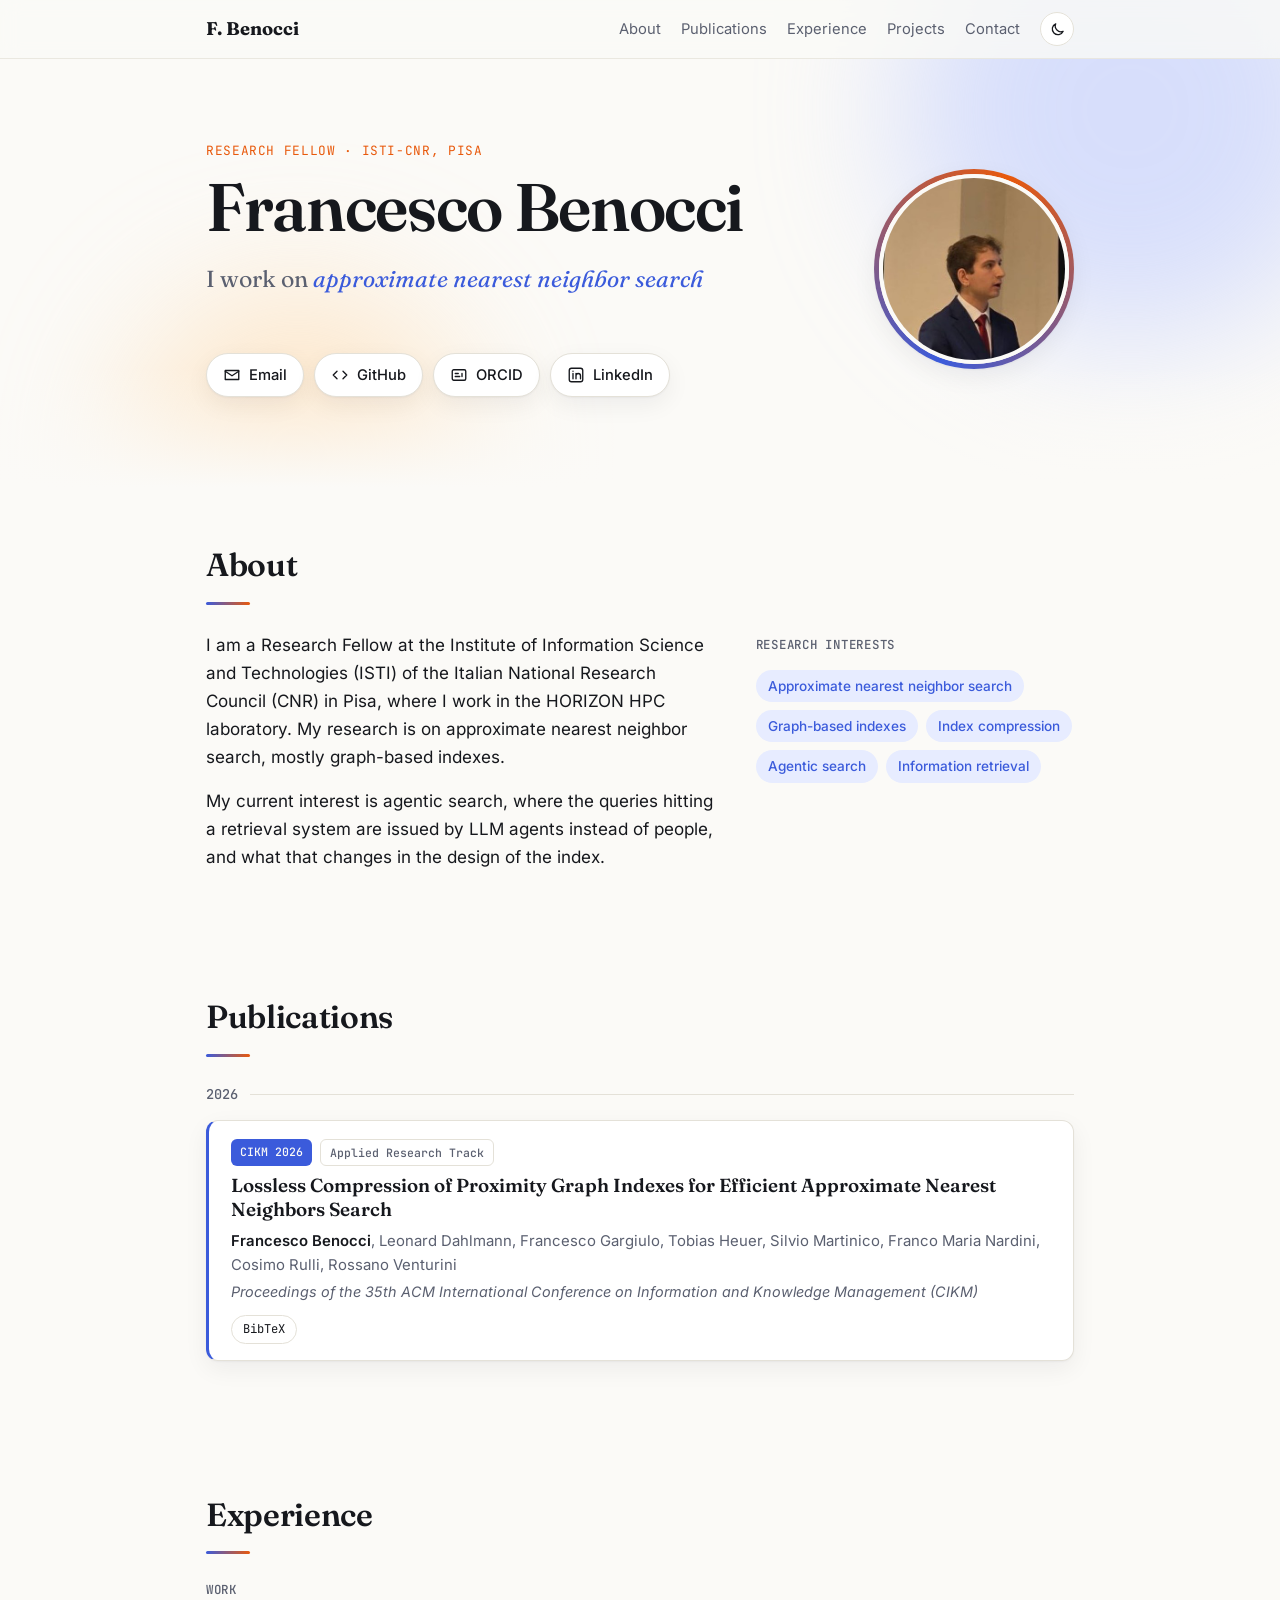
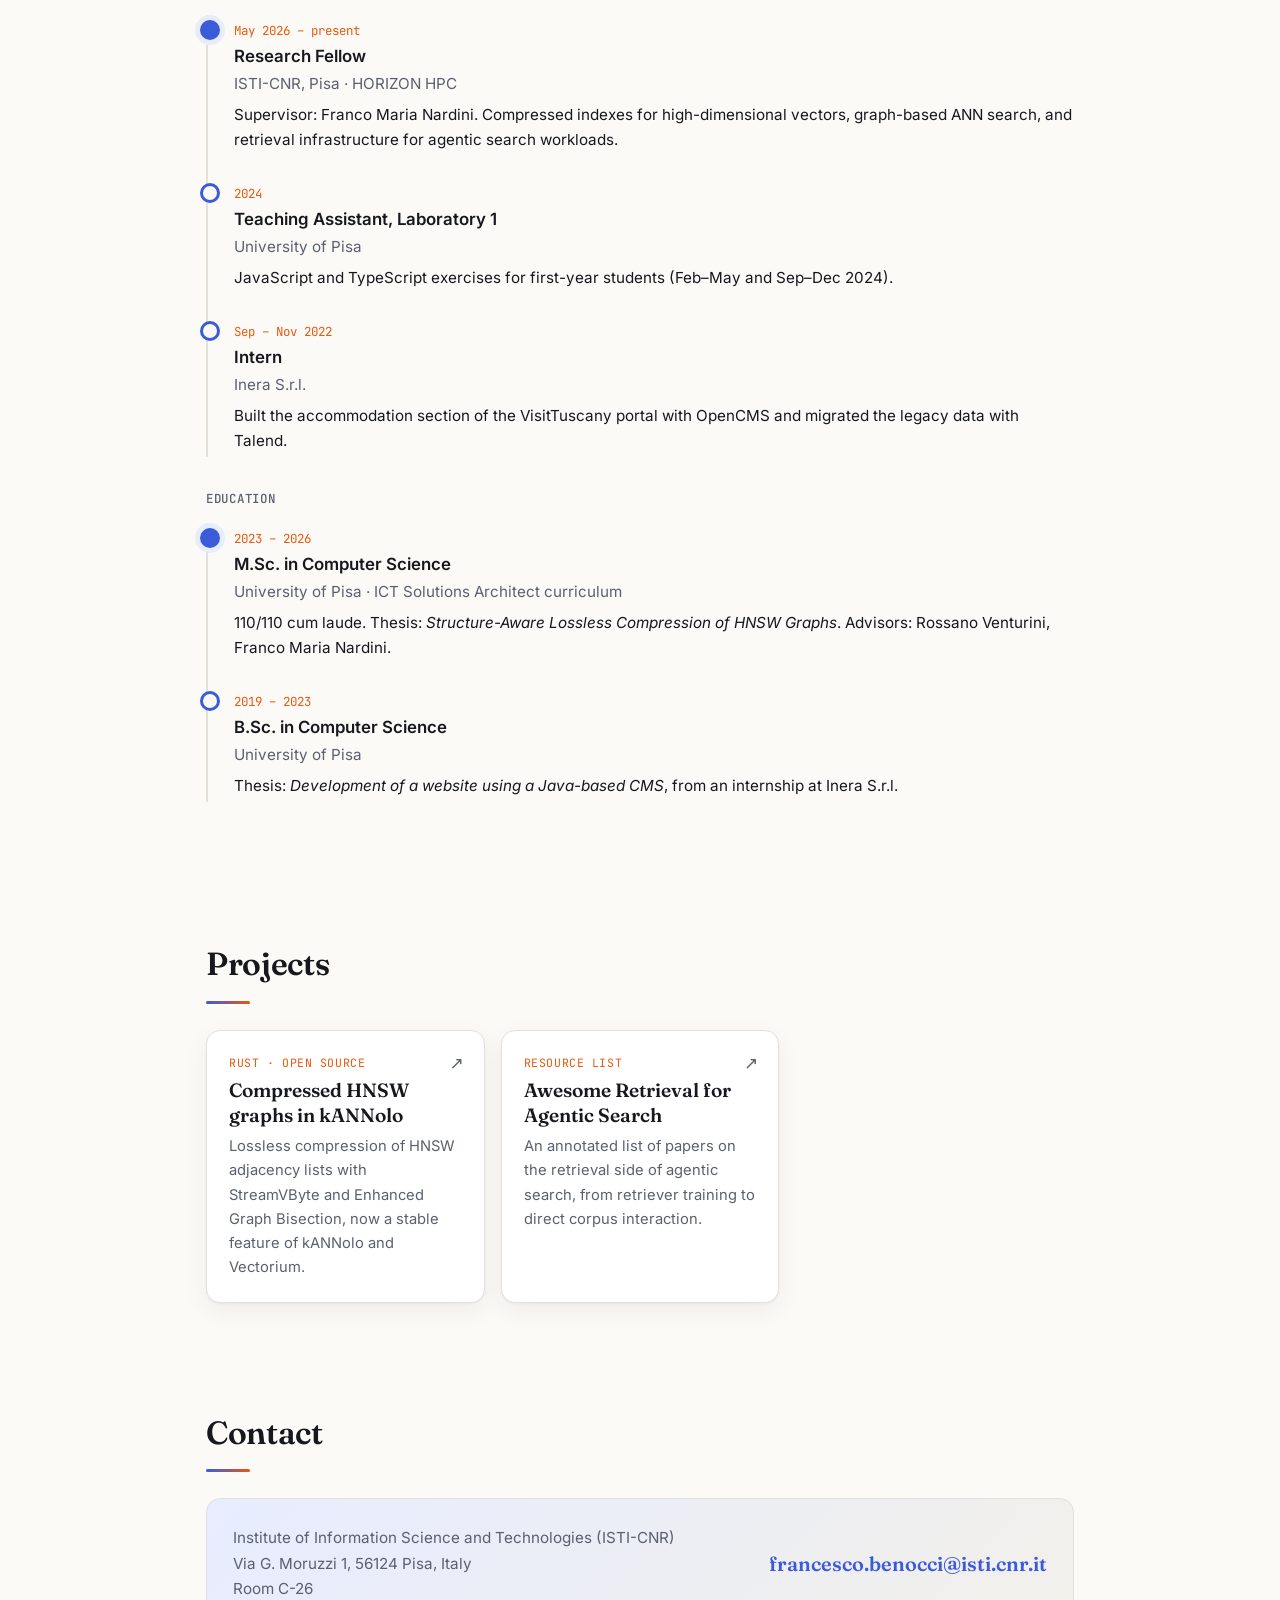
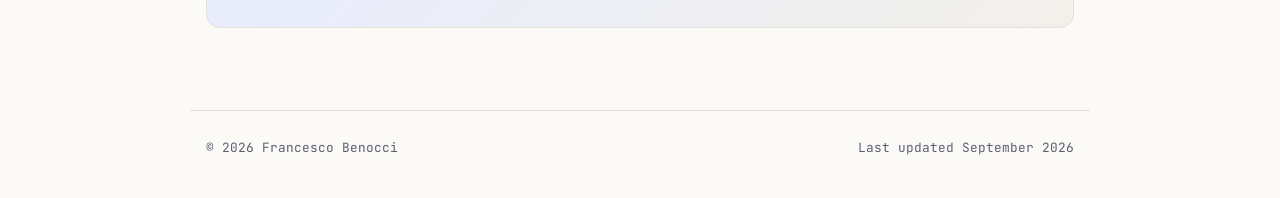
==== index.html @ ae6713ca "Personal website" ====
<!doctype html>
<html lang="en">
<head>
<meta charset="utf-8">
<meta name="viewport" content="width=device-width, initial-scale=1">
<title>Francesco Benocci</title>
<meta name="description" content="Francesco Benocci, Research Fellow at ISTI-CNR. Approximate nearest neighbor search, vector indexes, agentic search.">
<link rel="canonical" href="https://fbenocci.github.io/">
<link rel="icon" href="favicon.svg" type="image/svg+xml">
<link rel="preload" href="assets/fonts/fraunces-latin-standard-normal.woff2" as="font" type="font/woff2" crossorigin>
<link rel="preload" href="assets/fonts/inter-latin-wght-normal.woff2" as="font" type="font/woff2" crossorigin>
<link rel="stylesheet" href="style.css">

<meta property="og:type" content="profile">
<meta property="og:title" content="Francesco Benocci">
<meta property="og:description" content="Research Fellow at ISTI-CNR, Pisa. Approximate nearest neighbor search, compressed graph indexes, agentic search.">
<meta property="og:url" content="https://fbenocci.github.io/">
<meta property="og:image" content="https://fbenocci.github.io/assets/avatar.jpg">
<meta property="og:image:width" content="400">
<meta property="og:image:height" content="400">
<meta property="og:image:alt" content="Francesco Benocci">
<meta property="profile:first_name" content="Francesco">
<meta property="profile:last_name" content="Benocci">
<meta name="twitter:card" content="summary">

<script type="application/ld+json">
{
  "@context": "https://schema.org",
  "@type": "Person",
  "name": "Francesco Benocci",
  "url": "https://fbenocci.github.io/",
  "image": "https://fbenocci.github.io/assets/avatar.jpg",
  "jobTitle": "Research Fellow",
  "email": "mailto:francesco.benocci@isti.cnr.it",
  "worksFor": {
    "@type": "ResearchOrganization",
    "name": "Institute of Information Science and Technologies (ISTI-CNR)",
    "url": "https://www.isti.cnr.it/"
  },
  "alumniOf": {
    "@type": "CollegeOrUniversity",
    "name": "University of Pisa",
    "url": "https://www.unipi.it/"
  },
  "knowsAbout": ["Approximate nearest neighbor search", "Graph-based indexes", "Index compression", "Agentic search", "Information retrieval"],
  "sameAs": [
    "https://orcid.org/0009-0001-5780-8954",
    "https://www.linkedin.com/in/francesco-benocci-bb6216389/",
    "https://github.com/FBenocci"
  ]
}
</script>
<script>try { const t = localStorage.getItem('theme'); if (t) document.documentElement.dataset.theme = t; } catch (e) {}</script>
</head>
<body>

<nav class="topbar">
  <a class="brand" href="#home">F. Benocci</a>
  <div class="nav-links">
    <a href="#about">About</a>
    <a href="#publications">Publications</a>
    <a href="#experience">Experience</a>
    <a href="#projects">Projects</a>
    <a href="#contact">Contact</a>
    <button class="theme-toggle" id="theme-toggle" aria-label="Toggle dark mode">
      <svg class="i-moon" viewBox="0 0 24 24"><path d="M20 14.5A8 8 0 0 1 9.5 4a8 8 0 1 0 10.5 10.5z"/></svg>
      <svg class="i-sun" viewBox="0 0 24 24"><circle cx="12" cy="12" r="4"/><path d="M12 2v2M12 20v2M4.9 4.9l1.4 1.4M17.7 17.7l1.4 1.4M2 12h2M20 12h2M4.9 19.1l1.4-1.4M17.7 6.3l1.4-1.4"/></svg>
    </button>
  </div>
</nav>

<header class="hero" id="home">
  <div class="blob b1"></div><div class="blob b2"></div>
  <div class="hero-inner">
    <div class="hero-text">
      <p class="eyebrow">Research Fellow · ISTI-CNR, Pisa</p>
      <h1>Francesco Benocci</h1>
      <p class="rotator">I work on <span id="rotate" class="rot-word">approximate nearest neighbor search</span></p>
      <div class="icons">
        <a href="mailto:francesco.benocci@isti.cnr.it" aria-label="Email" title="Email"><svg viewBox="0 0 24 24"><path d="M3 6h18v12H3z"/><path d="m3 7 9 6 9-6"/></svg>Email</a>
        <a href="https://github.com/FBenocci" aria-label="GitHub" title="GitHub"><svg viewBox="0 0 24 24"><path d="m8 7-5 5 5 5M16 7l5 5-5 5"/></svg>GitHub</a>
        <a href="https://orcid.org/0009-0001-5780-8954" aria-label="ORCID" title="ORCID"><svg viewBox="0 0 24 24"><rect x="3" y="5" width="18" height="14" rx="2"/><path d="M7 10h4M7 14h6M16 10v4"/></svg>ORCID</a>
        <a href="https://www.linkedin.com/in/francesco-benocci-bb6216389/" aria-label="LinkedIn" title="LinkedIn"><svg viewBox="0 0 24 24"><rect x="3" y="3" width="18" height="18" rx="3"/><path d="M8 10v7M8 7v.01M12 17v-7M12 13a3 3 0 0 1 6 0v4"/></svg>LinkedIn</a>
      </div>
    </div>
    <div class="avatar">
      <span>FB</span>
      <img src="assets/avatar.jpg" alt="Francesco Benocci" onerror="this.remove()">
    </div>
  </div>
</header>

<main>

<section id="about" class="reveal">
  <h2>About</h2>
  <div class="about-grid">
    <div>
      <p>I am a Research Fellow at the Institute of Information Science and Technologies (ISTI) of the Italian National Research Council (CNR) in Pisa, where I work in the HORIZON HPC laboratory. My research is on approximate nearest neighbor search, mostly graph-based indexes.</p>
      <p>My current interest is agentic search, where the queries hitting a retrieval system are issued by LLM agents instead of people, and what that changes in the design of the index.</p>
    </div>
    <aside>
      <h3>Research interests</h3>
      <ul class="chips">
        <li>Approximate nearest neighbor search</li>
        <li>Graph-based indexes</li>
        <li>Index compression</li>
        <li>Agentic search</li>
        <li>Information retrieval</li>
      </ul>
    </aside>
  </div>
</section>

<section id="publications" class="reveal">
  <h2>Publications</h2>
<!-- PUBS:START -->
<h3 class="pub-year">2026</h3>
<ol class="pubs">
<li class="pub" id="benocci2026graphcompression">
  <div class="pub-badges"><span class="badge">CIKM 2026</span><span class="badge soft">Applied Research Track</span></div>
  <div class="pub-title">Lossless Compression of Proximity Graph Indexes for Efficient Approximate Nearest Neighbors Search</div>
  <div class="pub-authors"><strong>Francesco Benocci</strong>, Leonard Dahlmann, Francesco Gargiulo, Tobias Heuer, Silvio Martinico, Franco Maria Nardini, Cosimo Rulli, Rossano Venturini</div>
  <div class="pub-venue">Proceedings of the 35th ACM International Conference on Information and Knowledge Management (CIKM)</div>
  <div class="pub-links"><details><summary>BibTeX</summary><pre>@inproceedings{benocci2026graphcompression,
	title = {Lossless Compression of Proximity Graph Indexes for Efficient Approximate Nearest Neighbors Search},
	author = {Francesco Benocci and Leonard Dahlmann and Francesco Gargiulo and Tobias Heuer and Silvio Martinico and Franco Maria Nardini and Cosimo Rulli and Rossano Venturini},
	booktitle = {Proceedings of the 35th ACM International Conference on Information and Knowledge Management (CIKM)},
	year = {2026},
}</pre></details></div>
</li>
</ol>
<!-- PUBS:END -->
</section>

<section id="experience" class="reveal">
  <h2>Experience</h2>

  <h3 class="sub">Work</h3>
  <ol class="timeline">
    <li>
      <span class="when">May 2026 – present</span>
      <div class="what">Research Fellow</div>
      <div class="where">ISTI-CNR, Pisa · HORIZON HPC</div>
      <p>Supervisor: Franco Maria Nardini. Compressed indexes for high-dimensional vectors, graph-based ANN search, and retrieval infrastructure for agentic search workloads.</p>
    </li>
    <li>
      <span class="when">2024</span>
      <div class="what">Teaching Assistant, Laboratory 1</div>
      <div class="where">University of Pisa</div>
      <p>JavaScript and TypeScript exercises for first-year students (Feb–May and Sep–Dec 2024).</p>
    </li>
    <li>
      <span class="when">Sep – Nov 2022</span>
      <div class="what">Intern</div>
      <div class="where">Inera S.r.l.</div>
      <p>Built the accommodation section of the VisitTuscany portal with OpenCMS and migrated the legacy data with Talend.</p>
    </li>
  </ol>

  <h3 class="sub">Education</h3>
  <ol class="timeline">
    <li>
      <span class="when">2023 – 2026</span>
      <div class="what">M.Sc. in Computer Science</div>
      <div class="where">University of Pisa · ICT Solutions Architect curriculum</div>
      <p>110/110 cum laude. Thesis: <em>Structure-Aware Lossless Compression of HNSW Graphs</em>. Advisors: Rossano Venturini, Franco Maria Nardini.</p>
    </li>
    <li>
      <span class="when">2019 – 2023</span>
      <div class="what">B.Sc. in Computer Science</div>
      <div class="where">University of Pisa</div>
      <p>Thesis: <em>Development of a website using a Java-based CMS</em>, from an internship at Inera S.r.l.</p>
    </li>
  </ol>
</section>

<section id="projects" class="reveal">
  <h2>Projects</h2>
  <div class="cards">
    <a class="card" href="https://github.com/TusKANNy/kannolo">
      <span class="card-kicker">Rust · Open source</span>
      <span class="card-title">Compressed HNSW graphs in kANNolo</span>
      <span class="card-text">Lossless compression of HNSW adjacency lists with StreamVByte and Enhanced Graph Bisection, now a stable feature of kANNolo and Vectorium.</span>
      <span class="card-arrow">↗</span>
    </a>
    <a class="card" href="https://github.com/TusKANNy/awesome-agentic-search">
      <span class="card-kicker">Resource list</span>
      <span class="card-title">Awesome Retrieval for Agentic Search</span>
      <span class="card-text">An annotated list of papers on the retrieval side of agentic search, from retriever training to direct corpus interaction.</span>
      <span class="card-arrow">↗</span>
    </a>
  </div>
</section>

<section id="contact" class="reveal">
  <h2>Contact</h2>
  <div class="contact-box">
    <p>Institute of Information Science and Technologies (ISTI-CNR)<br>Via G. Moruzzi 1, 56124 Pisa, Italy<br>Room C-26</p>
    <a class="mail" href="mailto:francesco.benocci@isti.cnr.it">francesco.benocci@isti.cnr.it</a>
  </div>
</section>

</main>

<footer>
  <span>© 2026 Francesco Benocci</span>
  <span>Last updated September 2026</span>
</footer>

<script src="main.js"></script>
</body>
</html>
---- style.css ----
/* Self-hosted fonts (SIL Open Font License, see assets/fonts/OFL-*.txt) */
@font-face { font-family: "Fraunces"; font-style: normal; font-weight: 100 900; font-display: swap; src: url(assets/fonts/fraunces-latin-standard-normal.woff2) format("woff2"); }
@font-face { font-family: "Fraunces"; font-style: italic; font-weight: 100 900; font-display: swap; src: url(assets/fonts/fraunces-latin-standard-italic.woff2) format("woff2"); }
@font-face { font-family: "Inter"; font-style: normal; font-weight: 100 900; font-display: swap; src: url(assets/fonts/inter-latin-wght-normal.woff2) format("woff2"); }
@font-face { font-family: "Inter"; font-style: italic; font-weight: 100 900; font-display: swap; src: url(assets/fonts/inter-latin-wght-italic.woff2) format("woff2"); }
@font-face { font-family: "JetBrains Mono"; font-style: normal; font-weight: 100 800; font-display: swap; src: url(assets/fonts/jetbrains-mono-latin-wght-normal.woff2) format("woff2"); }

:root {
  --bg: #fbfaf7;
  --bg-soft: #f2f0ea;
  --card: #ffffff;
  --fg: #16181d;
  --muted: #5b6070;
  --line: #e4e1d8;
  --accent: #3b5bdb;
  --accent-soft: #e7ecff;
  --hot: #e8590c;
  --blob1: #bac8ff;
  --blob2: #ffd8a8;
  --shadow: 0 1px 2px rgba(20, 20, 40, .04), 0 8px 24px rgba(20, 20, 40, .06);
  --serif: "Fraunces", Georgia, serif;
  --sans: "Inter", system-ui, -apple-system, "Segoe UI", sans-serif;
  --mono: "JetBrains Mono", ui-monospace, monospace;
  color-scheme: light;
}
@media (prefers-color-scheme: dark) {
  :root:not([data-theme="light"]) {
    --bg: #0f1117; --bg-soft: #151822; --card: #171a25; --fg: #e8e9ee; --muted: #9aa0b2; --line: #262a38;
    --accent: #91a7ff; --accent-soft: #1f2640; --hot: #ffa94d; --blob1: #364fc7; --blob2: #a34a0b;
    --shadow: 0 1px 2px rgba(0, 0, 0, .3), 0 8px 24px rgba(0, 0, 0, .25);
    color-scheme: dark;
  }
}
:root[data-theme="dark"] {
  --bg: #0f1117; --bg-soft: #151822; --card: #171a25; --fg: #e8e9ee; --muted: #9aa0b2; --line: #262a38;
  --accent: #91a7ff; --accent-soft: #1f2640; --hot: #ffa94d; --blob1: #364fc7; --blob2: #a34a0b;
  --shadow: 0 1px 2px rgba(0, 0, 0, .3), 0 8px 24px rgba(0, 0, 0, .25);
  color-scheme: dark;
}
* { box-sizing: border-box; }
html { scroll-behavior: smooth; scroll-padding-top: 70px; }
body { margin: 0; background: var(--bg); color: var(--fg); font: 17px/1.65 var(--sans); -webkit-font-smoothing: antialiased; transition: background .3s, color .3s; }
a { color: var(--accent); text-decoration: none; }
a:hover { text-decoration: underline; text-underline-offset: 3px; }
svg { width: 18px; height: 18px; fill: none; stroke: currentColor; stroke-width: 1.8; stroke-linecap: round; stroke-linejoin: round; flex-shrink: 0; }

/* top bar */
.topbar { position: fixed; inset: 0 0 auto 0; z-index: 10; display: flex; justify-content: space-between; align-items: center; gap: 16px; padding: 12px max(16px, calc((100vw - 868px) / 2)); background: color-mix(in srgb, var(--bg) 80%, transparent); backdrop-filter: blur(10px); -webkit-backdrop-filter: blur(10px); border-bottom: 1px solid color-mix(in srgb, var(--line) 70%, transparent); }
.brand { font-family: var(--serif); font-weight: 700; font-size: 1.15rem; color: var(--fg); white-space: nowrap; }
.brand:hover { text-decoration: none; color: var(--accent); }
.nav-links { display: flex; align-items: center; gap: 20px; font-size: .92rem; }
.nav-links a { color: var(--muted); }
.nav-links a:hover, .nav-links a.active { color: var(--fg); text-decoration: none; }
.theme-toggle { display: grid; place-items: center; width: 34px; height: 34px; border-radius: 50%; border: 1px solid var(--line); background: var(--card); color: var(--fg); cursor: pointer; }
.theme-toggle:hover { border-color: var(--accent); color: var(--accent); }
.theme-toggle svg { width: 17px; height: 17px; }
.i-sun { display: none; }
:root[data-theme="dark"] .i-sun { display: block; } :root[data-theme="dark"] .i-moon { display: none; }
@media (prefers-color-scheme: dark) { :root:not([data-theme="light"]) .i-sun { display: block; } :root:not([data-theme="light"]) .i-moon { display: none; } }
@media (max-width: 720px) { .nav-links a { display: none; } }

/* hero */
.hero { position: relative; overflow: hidden; padding: 140px 16px 90px; }
.hero::after { content: ""; position: absolute; inset: auto 0 0 0; height: 120px; background: linear-gradient(transparent, var(--bg)); pointer-events: none; }
.blob { position: absolute; border-radius: 50%; filter: blur(70px); opacity: .55; pointer-events: none; }
.b1 { width: 460px; height: 460px; background: var(--blob1); top: -120px; right: -80px; animation: drift 18s ease-in-out infinite alternate; }
.b2 { width: 340px; height: 340px; background: var(--blob2); bottom: -140px; left: 10%; animation: drift 22s ease-in-out infinite alternate-reverse; }
@keyframes drift { to { transform: translate(-60px, 40px) scale(1.12); } }
.hero-inner { position: relative; z-index: 1; max-width: 868px; margin: 0 auto; display: flex; align-items: center; justify-content: space-between; gap: 40px; }
.eyebrow { font-family: var(--mono); font-size: .8rem; letter-spacing: .05em; text-transform: uppercase; color: var(--hot); margin: 0 0 12px; }
h1 { font-family: var(--serif); font-weight: 600; font-size: clamp(2.5rem, 6.5vw, 4.2rem); line-height: 1.02; letter-spacing: -.02em; margin: 0; }
.rotator { font-family: var(--serif); font-size: clamp(1.15rem, 2.4vw, 1.45rem); color: var(--muted); margin: 18px 0 26px; min-height: 2.9em; }
.rot-word { color: var(--accent); font-style: italic; display: inline-block; transition: opacity .35s, transform .35s; }
.rot-word.out { opacity: 0; transform: translateY(8px); }
.icons { display: flex; gap: 10px; flex-wrap: wrap; }
.icons a { display: inline-flex; align-items: center; gap: 8px; padding: 9px 16px; border-radius: 999px; font-size: .92rem; font-weight: 500; background: var(--card); border: 1px solid var(--line); color: var(--fg); box-shadow: var(--shadow); transition: transform .15s, color .15s, border-color .15s; }
.icons a:hover { text-decoration: none; transform: translateY(-3px); color: var(--accent); border-color: var(--accent); }
.avatar { position: relative; flex-shrink: 0; width: 200px; height: 200px; border-radius: 50%; padding: 5px; background: conic-gradient(from 200deg, var(--accent), var(--hot), var(--accent)); box-shadow: var(--shadow); }
.avatar span, .avatar img { position: absolute; inset: 5px; width: calc(100% - 10px); height: calc(100% - 10px); border-radius: 50%; border: 4px solid var(--bg); }
.avatar span { display: grid; place-items: center; background: var(--bg-soft); font-family: var(--serif); font-size: 3.4rem; font-weight: 600; color: var(--accent); }
.avatar img { object-fit: cover; }
@media (max-width: 720px) { .hero { padding-top: 110px; } .hero-inner { flex-direction: column-reverse; align-items: flex-start; gap: 28px; } .avatar { width: 130px; height: 130px; } .avatar span { font-size: 2.2rem; } }
@media (prefers-reduced-motion: reduce) { .blob { animation: none; } }

/* sections */
main { max-width: 900px; margin: 0 auto; padding: 0 16px; }
section { padding: 52px 0; }
h2 { font-family: var(--serif); font-weight: 600; font-size: 2rem; letter-spacing: -.01em; margin: 0 0 26px; }
h2::after { content: ""; display: block; width: 44px; height: 3px; border-radius: 2px; margin-top: 10px; background: linear-gradient(90deg, var(--accent), var(--hot)); }
.reveal { opacity: 0; transform: translateY(18px); transition: opacity .6s ease, transform .6s ease; }
.reveal.in { opacity: 1; transform: none; }
@media (prefers-reduced-motion: reduce) { .reveal { opacity: 1; transform: none; transition: none; } html { scroll-behavior: auto; } }

.about-grid { display: grid; grid-template-columns: 1.6fr 1fr; gap: 40px; }
.about-grid p { margin: 0 0 16px; }
.about-grid h3, .sub { font-family: var(--mono); font-size: .78rem; text-transform: uppercase; letter-spacing: .06em; color: var(--muted); font-weight: 500; margin: 4px 0 14px; }
.chips { list-style: none; padding: 0; margin: 0; display: flex; flex-wrap: wrap; gap: 8px; }
.chips li { font-size: .85rem; padding: 5px 12px; border-radius: 999px; background: var(--accent-soft); color: var(--accent); font-weight: 500; }
@media (max-width: 720px) { .about-grid { grid-template-columns: 1fr; gap: 20px; } }

/* publications (generated by build_pubs.py) */
.pub-year { font-family: var(--mono); font-size: .85rem; color: var(--muted); font-weight: 500; margin: 8px 0 14px; display: flex; align-items: center; gap: 12px; }
.pub-year::after { content: ""; flex: 1; height: 1px; background: var(--line); }
.pubs { list-style: none; padding: 0; margin: 0 0 24px; display: grid; grid-template-columns: minmax(0, 1fr); gap: 14px; }
.pub { background: var(--card); border: 1px solid var(--line); border-left: 3px solid var(--accent); border-radius: 12px; padding: 18px 22px 16px; box-shadow: var(--shadow); transition: transform .2s; }
.pub:hover { transform: translateX(3px); }
.pub-badges { display: flex; flex-wrap: wrap; gap: 8px; margin-bottom: 8px; }
.badge { font-family: var(--mono); font-size: .72rem; font-weight: 500; padding: 3px 9px; border-radius: 6px; background: var(--accent); color: var(--bg); }
.badge.soft { background: transparent; color: var(--muted); border: 1px solid var(--line); }
.pub-title { font-family: var(--serif); font-size: 1.18rem; font-weight: 600; line-height: 1.3; margin-bottom: 6px; }
.pub-title a { color: var(--fg); }
.pub-authors { font-size: .93rem; color: var(--muted); }
.pub-authors strong { color: var(--fg); font-weight: 600; }
.pub-venue { font-size: .9rem; font-style: italic; color: var(--muted); margin-top: 2px; }
.pub-links { display: flex; flex-wrap: wrap; gap: 8px; margin-top: 12px; align-items: flex-start; }
.pub-links > a, .pub-links summary { font-family: var(--mono); font-size: .76rem; padding: 3px 11px; border-radius: 999px; border: 1px solid var(--line); color: var(--fg); cursor: pointer; list-style: none; transition: border-color .15s, color .15s; }
.pub-links > a:hover, .pub-links summary:hover { text-decoration: none; border-color: var(--accent); color: var(--accent); }
.pub-links summary::-webkit-details-marker { display: none; }
.pub-links details { min-width: 0; }
.pub-links details[open] { flex-basis: 100%; }
.pub-links details[open] summary { display: inline-block; border-color: var(--accent); color: var(--accent); }
.pub-links pre { background: var(--bg-soft); border: 1px solid var(--line); padding: 14px; margin: 10px 0 0; overflow-x: auto; font: .76rem/1.55 var(--mono); border-radius: 10px; max-width: 100%; tab-size: 4; }

/* experience timeline */
.sub { margin-top: 8px; }
.timeline { list-style: none; margin: 0 0 32px; padding: 0 0 0 26px; border-left: 2px solid var(--line); }
.timeline li { position: relative; padding: 0 0 26px; }
.timeline li:last-child { padding-bottom: 4px; }
.timeline li::before { content: ""; position: absolute; left: -34px; top: 5px; width: 14px; height: 14px; border-radius: 50%; background: var(--bg); border: 3px solid var(--accent); }
.timeline li:first-child::before { background: var(--accent); box-shadow: 0 0 0 5px var(--accent-soft); }
.when { font-family: var(--mono); font-size: .78rem; color: var(--hot); }
.what { font-weight: 600; font-size: 1.05rem; }
.where { color: var(--muted); font-size: .95rem; }
.timeline p { margin: 6px 0 0; font-size: .95rem; }

/* projects */
.cards { display: grid; grid-template-columns: repeat(auto-fill, minmax(260px, 1fr)); gap: 16px; }
.card { position: relative; display: flex; flex-direction: column; gap: 6px; padding: 22px; background: var(--card); border: 1px solid var(--line); border-radius: 14px; box-shadow: var(--shadow); color: var(--fg); transition: transform .2s, border-color .2s; }
.card:hover { text-decoration: none; transform: translateY(-3px); border-color: var(--accent); }
.card-kicker { font-family: var(--mono); font-size: .72rem; text-transform: uppercase; letter-spacing: .05em; color: var(--hot); }
.card-title { font-family: var(--serif); font-size: 1.2rem; font-weight: 600; line-height: 1.3; padding-right: 20px; }
.card-text { font-size: .92rem; color: var(--muted); }
.card-arrow { position: absolute; top: 18px; right: 20px; color: var(--muted); transition: transform .2s, color .2s; }
.card:hover .card-arrow { transform: translate(3px, -3px); color: var(--accent); }

/* contact */
.contact-box { display: flex; justify-content: space-between; align-items: center; gap: 20px; flex-wrap: wrap; padding: 26px; border-radius: 14px; background: linear-gradient(135deg, var(--accent-soft), var(--bg-soft)); border: 1px solid var(--line); }
.contact-box p { margin: 0; color: var(--muted); font-size: .95rem; }
.mail { font-family: var(--serif); font-size: 1.25rem; font-weight: 600; }

footer { max-width: 900px; margin: 30px auto 0; padding: 26px 16px 40px; border-top: 1px solid var(--line); display: flex; justify-content: space-between; flex-wrap: wrap; gap: 8px; font-size: .8rem; color: var(--muted); font-family: var(--mono); }

/* 404 page */
.notfound { min-height: 100vh; display: flex; flex-direction: column; justify-content: center; align-items: flex-start; max-width: 868px; margin: 0 auto; padding: 16px; }
.notfound .code { font-family: var(--mono); color: var(--hot); font-size: .9rem; margin: 0 0 8px; }
.notfound p { color: var(--muted); margin: 14px 0 26px; }
.btn { display: inline-flex; align-items: center; gap: 8px; padding: 9px 18px; border-radius: 999px; background: var(--accent); color: var(--bg); font-weight: 500; }
.btn:hover { text-decoration: none; filter: brightness(1.08); }

/* print */
@page { margin: 16mm; }
@media print {
  .badge { background: none !important; color: #000 !important; border: 1px solid #000; }
  h2, .sub, .pub-year { break-after: avoid; }
  #contact { break-inside: avoid; }
  :root { --bg: #fff; --card: #fff; --fg: #000; --muted: #333; --line: #ccc; --accent: #000; --hot: #000; --shadow: none; }
  body { font-size: 11pt; }
  .topbar, .blob, .hero::after, .theme-toggle, .avatar, .card-arrow, .pub-links details { display: none !important; }
  .hero { padding: 0 0 12px; }
  .rotator { min-height: 0; margin: 8px 0; }
  .icons a { box-shadow: none; border: none; padding: 0 12px 0 0; }
  .icons svg { display: none; }
  .reveal { opacity: 1 !important; transform: none !important; transition: none !important; }
  * { transition: none !important; animation: none !important; }
  section { padding: 14px 0; }
  h2 { font-size: 16pt; margin-bottom: 10px; }
  h2::after { display: none; }
  .pub, .card, .timeline li, .contact-box { break-inside: avoid; box-shadow: none; }
  .contact-box { background: none; }
  a[href^="http"]::after { content: " <" attr(href) ">"; font-size: 8pt; color: #555; word-break: break-all; }
  .icons a[href^="http"]::after { content: none; }
}
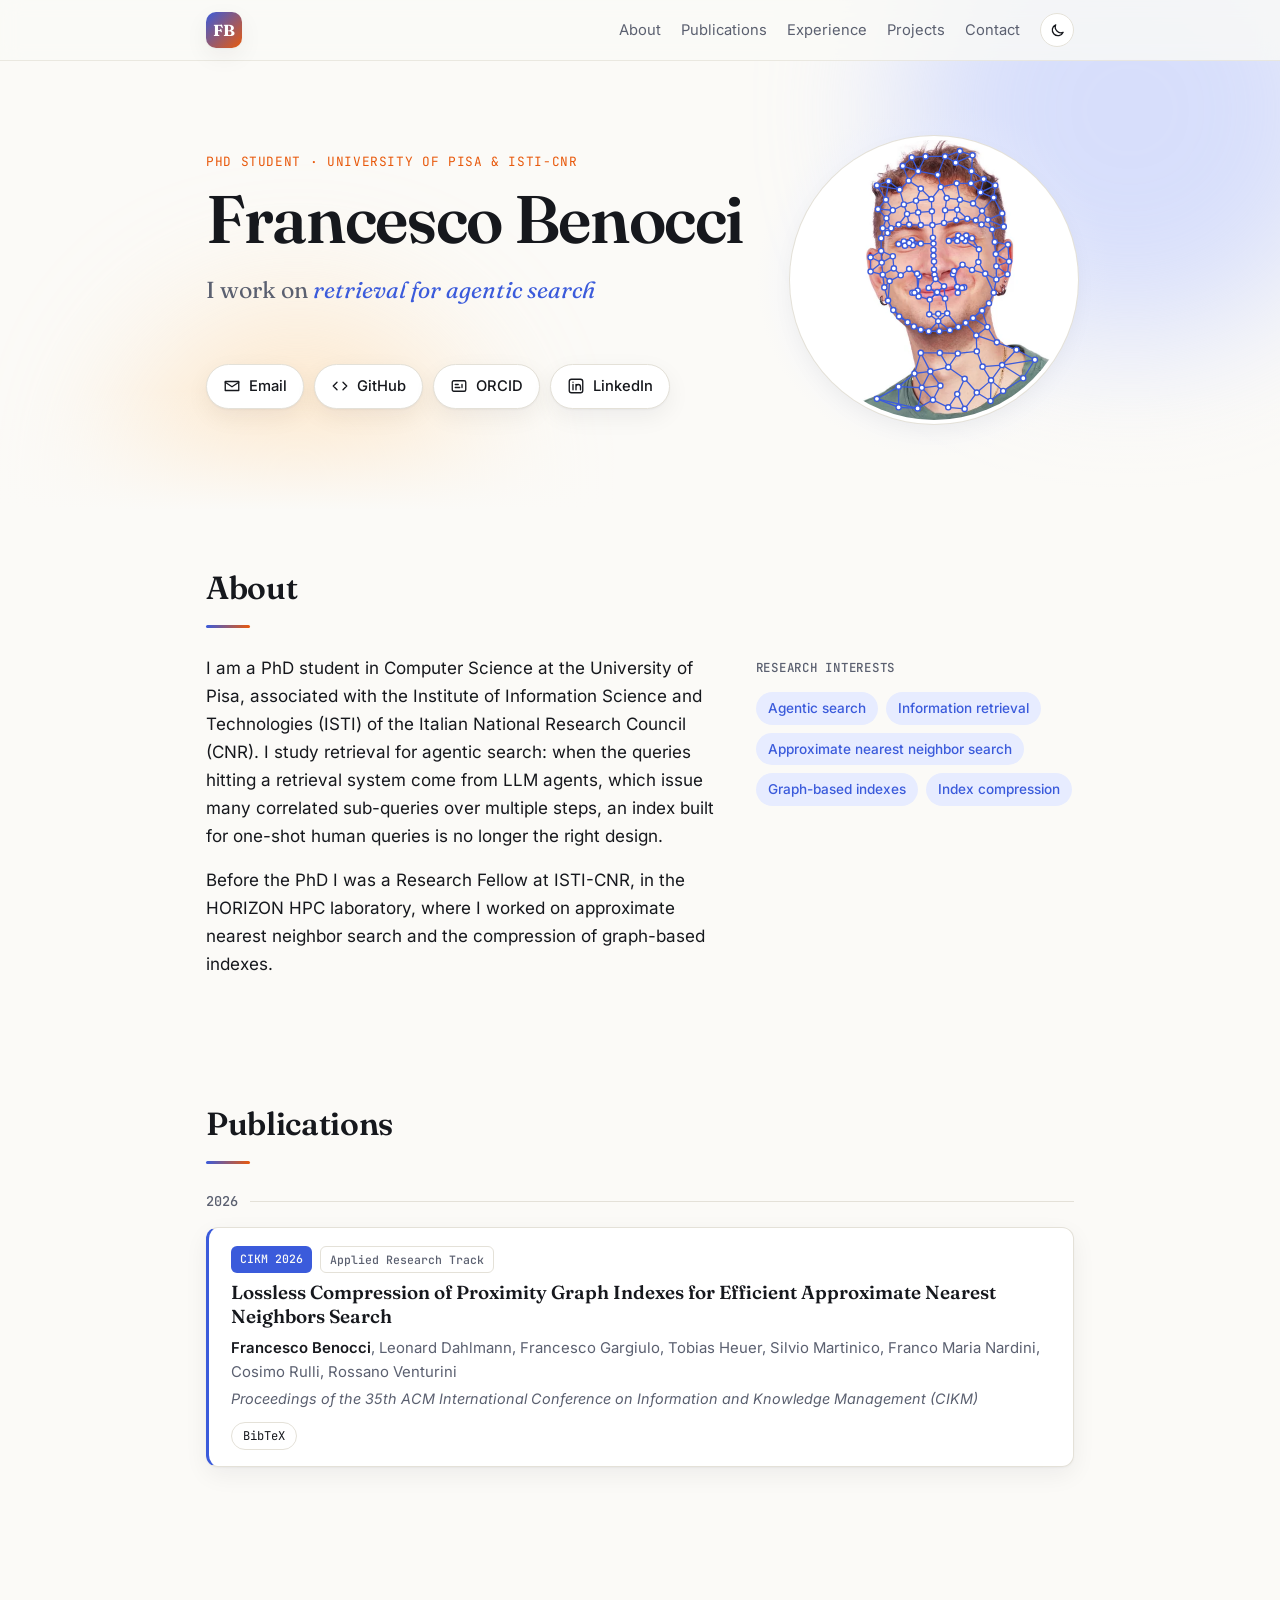
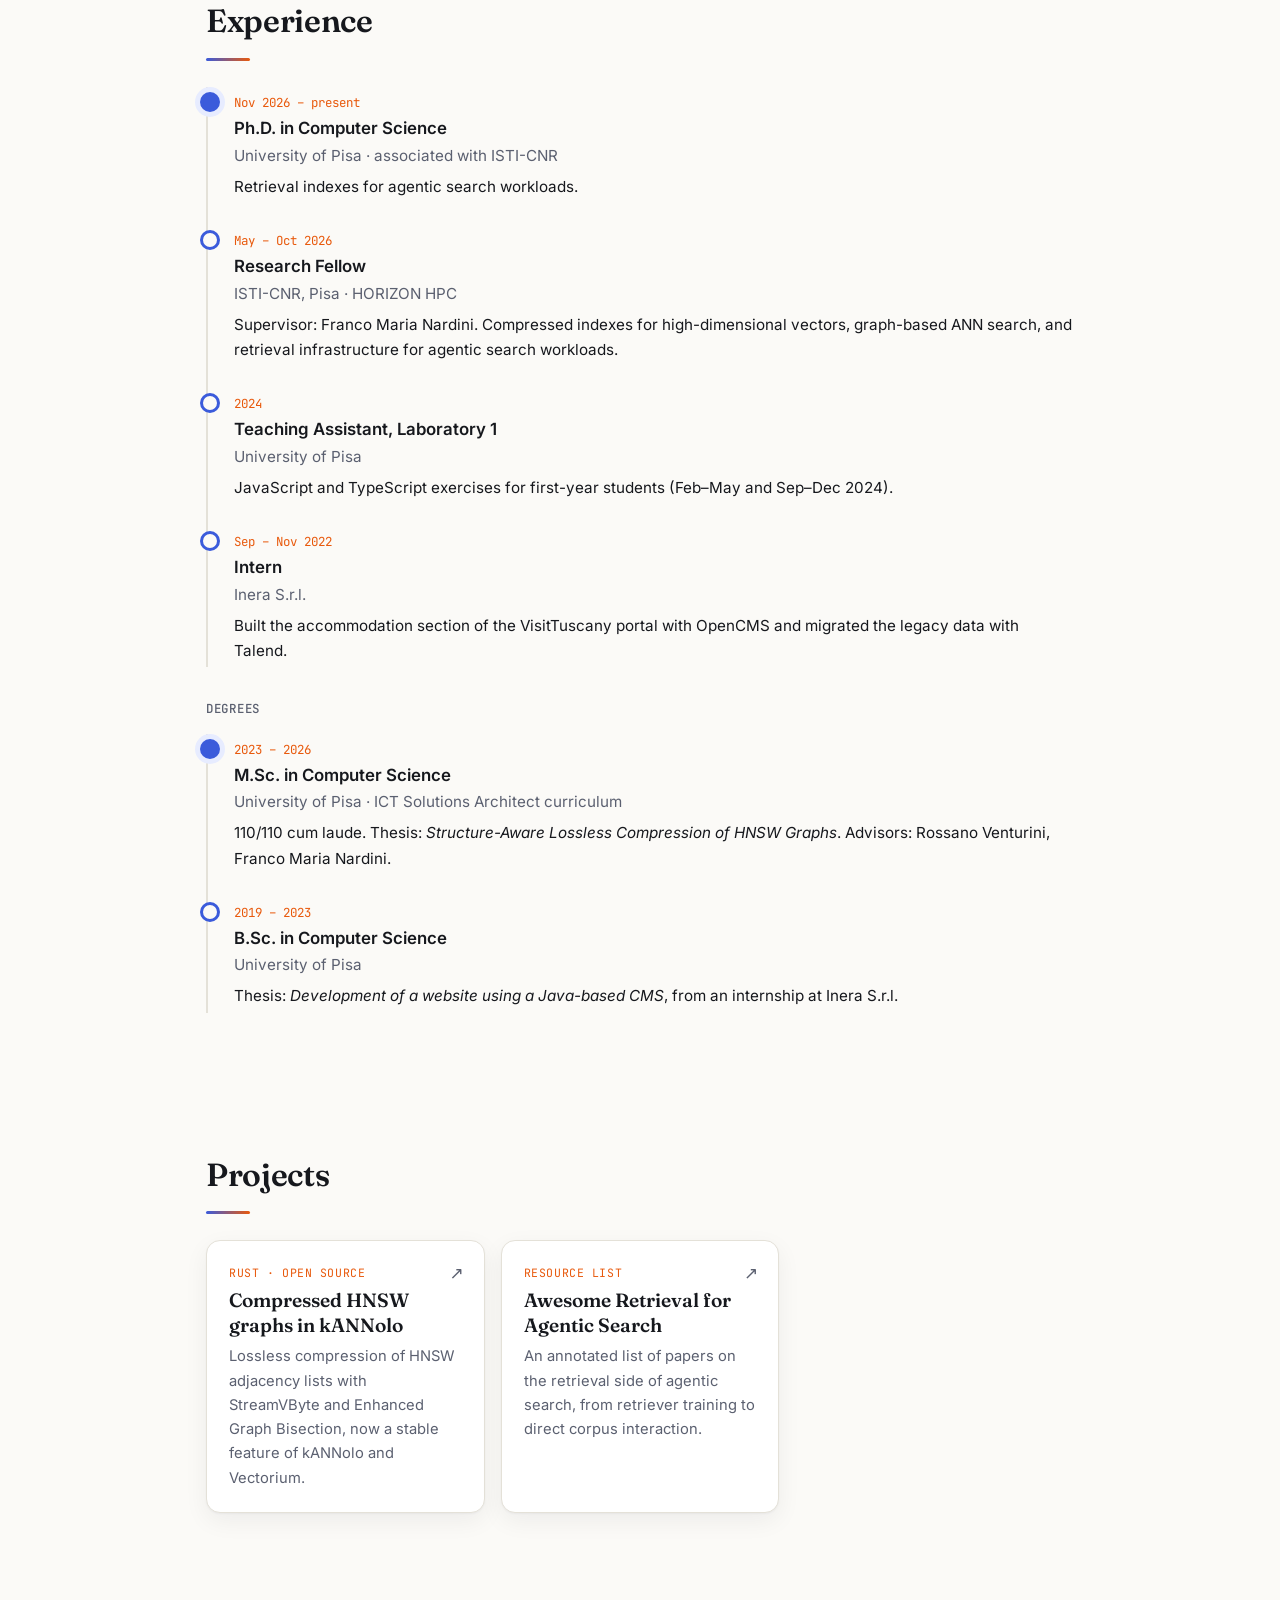
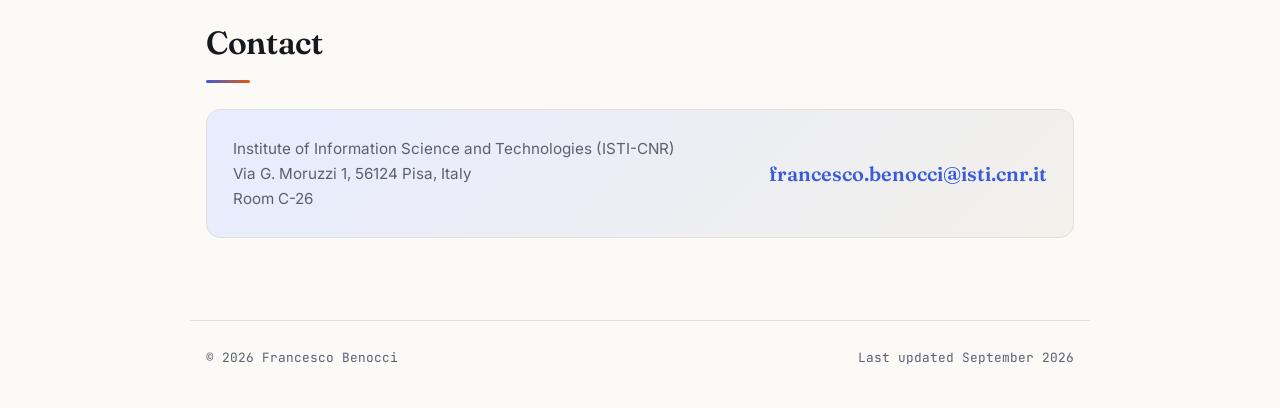
==== commit 4a82c75f: "Update website" ====
--- a/index.html
+++ b/index.html
@@ -4,7 +4,7 @@
 <meta charset="utf-8">
 <meta name="viewport" content="width=device-width, initial-scale=1">
 <title>Francesco Benocci</title>
-<meta name="description" content="Francesco Benocci, Research Fellow at ISTI-CNR. Approximate nearest neighbor search, vector indexes, agentic search.">
+<meta name="description" content="Francesco Benocci, PhD student in Computer Science at the University of Pisa and ISTI-CNR. Retrieval for agentic search, approximate nearest neighbor search, graph-based indexes.">
 <link rel="canonical" href="https://fbenocci.github.io/">
 <link rel="icon" href="favicon.svg" type="image/svg+xml">
 <link rel="preload" href="assets/fonts/fraunces-latin-standard-normal.woff2" as="font" type="font/woff2" crossorigin>
@@ -13,11 +13,11 @@
 
 <meta property="og:type" content="profile">
 <meta property="og:title" content="Francesco Benocci">
-<meta property="og:description" content="Research Fellow at ISTI-CNR, Pisa. Approximate nearest neighbor search, compressed graph indexes, agentic search.">
+<meta property="og:description" content="PhD student in Computer Science at the University of Pisa and ISTI-CNR. Retrieval for agentic search, approximate nearest neighbor search, graph-based indexes.">
 <meta property="og:url" content="https://fbenocci.github.io/">
 <meta property="og:image" content="https://fbenocci.github.io/assets/avatar.jpg">
-<meta property="og:image:width" content="400">
-<meta property="og:image:height" content="400">
+<meta property="og:image:width" content="600">
+<meta property="og:image:height" content="600">
 <meta property="og:image:alt" content="Francesco Benocci">
 <meta property="profile:first_name" content="Francesco">
 <meta property="profile:last_name" content="Benocci">
@@ -30,19 +30,26 @@
   "name": "Francesco Benocci",
   "url": "https://fbenocci.github.io/",
   "image": "https://fbenocci.github.io/assets/avatar.jpg",
-  "jobTitle": "Research Fellow",
+  "jobTitle": "PhD Student",
   "email": "mailto:francesco.benocci@isti.cnr.it",
-  "worksFor": {
-    "@type": "ResearchOrganization",
-    "name": "Institute of Information Science and Technologies (ISTI-CNR)",
-    "url": "https://www.isti.cnr.it/"
-  },
+  "affiliation": [
+    {
+      "@type": "CollegeOrUniversity",
+      "name": "University of Pisa, Department of Computer Science",
+      "url": "https://www.di.unipi.it/"
+    },
+    {
+      "@type": "ResearchOrganization",
+      "name": "Institute of Information Science and Technologies (ISTI-CNR)",
+      "url": "https://www.isti.cnr.it/"
+    }
+  ],
   "alumniOf": {
     "@type": "CollegeOrUniversity",
     "name": "University of Pisa",
     "url": "https://www.unipi.it/"
   },
-  "knowsAbout": ["Approximate nearest neighbor search", "Graph-based indexes", "Index compression", "Agentic search", "Information retrieval"],
+  "knowsAbout": ["Agentic search", "Information retrieval", "Approximate nearest neighbor search", "Graph-based indexes", "Index compression"],
   "sameAs": [
     "https://orcid.org/0009-0001-5780-8954",
     "https://www.linkedin.com/in/francesco-benocci-bb6216389/",
@@ -55,7 +62,7 @@
 <body>
 
 <nav class="topbar">
-  <a class="brand" href="#home">F. Benocci</a>
+  <a class="brand" href="#home" aria-label="Francesco Benocci, back to top">FB</a>
   <div class="nav-links">
     <a href="#about">About</a>
     <a href="#publications">Publications</a>
@@ -73,9 +80,9 @@
   <div class="blob b1"></div><div class="blob b2"></div>
   <div class="hero-inner">
     <div class="hero-text">
-      <p class="eyebrow">Research Fellow · ISTI-CNR, Pisa</p>
+      <p class="eyebrow">PhD Student · University of Pisa &amp; ISTI-CNR</p>
       <h1>Francesco Benocci</h1>
-      <p class="rotator">I work on <span id="rotate" class="rot-word">approximate nearest neighbor search</span></p>
+      <p class="rotator">I work on <span id="rotate" class="rot-word">retrieval for agentic search</span></p>
       <div class="icons">
         <a href="mailto:francesco.benocci@isti.cnr.it" aria-label="Email" title="Email"><svg viewBox="0 0 24 24"><path d="M3 6h18v12H3z"/><path d="m3 7 9 6 9-6"/></svg>Email</a>
         <a href="https://github.com/FBenocci" aria-label="GitHub" title="GitHub"><svg viewBox="0 0 24 24"><path d="m8 7-5 5 5 5M16 7l5 5-5 5"/></svg>GitHub</a>
@@ -83,9 +90,8 @@
         <a href="https://www.linkedin.com/in/francesco-benocci-bb6216389/" aria-label="LinkedIn" title="LinkedIn"><svg viewBox="0 0 24 24"><rect x="3" y="3" width="18" height="18" rx="3"/><path d="M8 10v7M8 7v.01M12 17v-7M12 13a3 3 0 0 1 6 0v4"/></svg>LinkedIn</a>
       </div>
     </div>
-    <div class="avatar">
-      <span>FB</span>
-      <img src="assets/avatar.jpg" alt="Francesco Benocci" onerror="this.remove()">
+    <div class="face">
+      <canvas id="face" role="img" aria-label="Portrait of Francesco Benocci, composed from a graph"></canvas>
     </div>
   </div>
 </header>
@@ -96,17 +102,17 @@
   <h2>About</h2>
   <div class="about-grid">
     <div>
-      <p>I am a Research Fellow at the Institute of Information Science and Technologies (ISTI) of the Italian National Research Council (CNR) in Pisa, where I work in the HORIZON HPC laboratory. My research is on approximate nearest neighbor search, mostly graph-based indexes.</p>
-      <p>My current interest is agentic search, where the queries hitting a retrieval system are issued by LLM agents instead of people, and what that changes in the design of the index.</p>
+      <p>I am a PhD student in Computer Science at the University of Pisa, associated with the Institute of Information Science and Technologies (ISTI) of the Italian National Research Council (CNR). I study retrieval for agentic search: when the queries hitting a retrieval system come from LLM agents, which issue many correlated sub-queries over multiple steps, an index built for one-shot human queries is no longer the right design.</p>
+      <p>Before the PhD I was a Research Fellow at ISTI-CNR, in the HORIZON HPC laboratory, where I worked on approximate nearest neighbor search and the compression of graph-based indexes.</p>
     </div>
     <aside>
       <h3>Research interests</h3>
       <ul class="chips">
+        <li>Agentic search</li>
+        <li>Information retrieval</li>
         <li>Approximate nearest neighbor search</li>
         <li>Graph-based indexes</li>
         <li>Index compression</li>
-        <li>Agentic search</li>
-        <li>Information retrieval</li>
       </ul>
     </aside>
   </div>
@@ -136,10 +142,15 @@
 <section id="experience" class="reveal">
   <h2>Experience</h2>
 
-  <h3 class="sub">Work</h3>
   <ol class="timeline">
     <li>
-      <span class="when">May 2026 – present</span>
+      <span class="when">Nov 2026 – present</span>
+      <div class="what">Ph.D. in Computer Science</div>
+      <div class="where">University of Pisa · associated with ISTI-CNR</div>
+      <p>Retrieval indexes for agentic search workloads.</p>
+    </li>
+    <li>
+      <span class="when">May – Oct 2026</span>
       <div class="what">Research Fellow</div>
       <div class="where">ISTI-CNR, Pisa · HORIZON HPC</div>
       <p>Supervisor: Franco Maria Nardini. Compressed indexes for high-dimensional vectors, graph-based ANN search, and retrieval infrastructure for agentic search workloads.</p>
@@ -158,7 +169,7 @@
     </li>
   </ol>
 
-  <h3 class="sub">Education</h3>
+  <h3 class="sub">Degrees</h3>
   <ol class="timeline">
     <li>
       <span class="when">2023 – 2026</span>
@@ -208,6 +219,7 @@
   <span>Last updated September 2026</span>
 </footer>
 
+<script src="face.js"></script>
 <script src="main.js"></script>
 </body>
 </html>
--- a/style.css
+++ b/style.css
@@ -46,8 +46,8 @@
 
 /* top bar */
 .topbar { position: fixed; inset: 0 0 auto 0; z-index: 10; display: flex; justify-content: space-between; align-items: center; gap: 16px; padding: 12px max(16px, calc((100vw - 868px) / 2)); background: color-mix(in srgb, var(--bg) 80%, transparent); backdrop-filter: blur(10px); -webkit-backdrop-filter: blur(10px); border-bottom: 1px solid color-mix(in srgb, var(--line) 70%, transparent); }
-.brand { font-family: var(--serif); font-weight: 700; font-size: 1.15rem; color: var(--fg); white-space: nowrap; }
-.brand:hover { text-decoration: none; color: var(--accent); }
+.brand { display: grid; place-items: center; width: 36px; height: 36px; border-radius: 10px; background: linear-gradient(135deg, #3b5bdb, #e8590c); color: #fff; font-family: var(--serif); font-weight: 700; font-size: 1rem; letter-spacing: .02em; box-shadow: var(--shadow); transition: transform .15s; }
+.brand:hover { text-decoration: none; transform: rotate(-6deg) scale(1.05); }
 .nav-links { display: flex; align-items: center; gap: 20px; font-size: .92rem; }
 .nav-links a { color: var(--muted); }
 .nav-links a:hover, .nav-links a.active { color: var(--fg); text-decoration: none; }
@@ -75,12 +75,14 @@
 .icons { display: flex; gap: 10px; flex-wrap: wrap; }
 .icons a { display: inline-flex; align-items: center; gap: 8px; padding: 9px 16px; border-radius: 999px; font-size: .92rem; font-weight: 500; background: var(--card); border: 1px solid var(--line); color: var(--fg); box-shadow: var(--shadow); transition: transform .15s, color .15s, border-color .15s; }
 .icons a:hover { text-decoration: none; transform: translateY(-3px); color: var(--accent); border-color: var(--accent); }
-.avatar { position: relative; flex-shrink: 0; width: 200px; height: 200px; border-radius: 50%; padding: 5px; background: conic-gradient(from 200deg, var(--accent), var(--hot), var(--accent)); box-shadow: var(--shadow); }
-.avatar span, .avatar img { position: absolute; inset: 5px; width: calc(100% - 10px); height: calc(100% - 10px); border-radius: 50%; border: 4px solid var(--bg); }
-.avatar span { display: grid; place-items: center; background: var(--bg-soft); font-family: var(--serif); font-size: 3.4rem; font-weight: 600; color: var(--accent); }
-.avatar img { object-fit: cover; }
-@media (max-width: 720px) { .hero { padding-top: 110px; } .hero-inner { flex-direction: column-reverse; align-items: flex-start; gap: 28px; } .avatar { width: 130px; height: 130px; } .avatar span { font-size: 2.2rem; } }
+@media (max-width: 720px) { .hero { padding-top: 110px; } .hero-inner { flex-direction: column-reverse; align-items: flex-start; gap: 28px; } }
 @media (prefers-reduced-motion: reduce) { .blob { animation: none; } }
+
+/* face graph */
+.face { position: relative; flex-shrink: 0; width: 280px; height: 280px; }
+.face::before { content: ""; position: absolute; inset: -14%; border-radius: 50%; background: radial-gradient(circle, var(--accent-soft), transparent 70%); }
+.face canvas { position: relative; width: 100%; height: 100%; display: block; border-radius: 50%; background: #fff; box-shadow: 0 0 0 4px var(--card), 0 0 0 5px var(--line), var(--shadow); cursor: crosshair; }
+@media (max-width: 720px) { .face { width: 200px; height: 200px; } }
 
 /* sections */
 main { max-width: 900px; margin: 0 auto; padding: 0 16px; }
@@ -165,7 +167,7 @@
   #contact { break-inside: avoid; }
   :root { --bg: #fff; --card: #fff; --fg: #000; --muted: #333; --line: #ccc; --accent: #000; --hot: #000; --shadow: none; }
   body { font-size: 11pt; }
-  .topbar, .blob, .hero::after, .theme-toggle, .avatar, .card-arrow, .pub-links details { display: none !important; }
+  .topbar, .blob, .hero::after, .theme-toggle, .face, .card-arrow, .pub-links details { display: none !important; }
   .hero { padding: 0 0 12px; }
   .rotator { min-height: 0; margin: 8px 0; }
   .icons a { box-shadow: none; border: none; padding: 0 12px 0 0; }
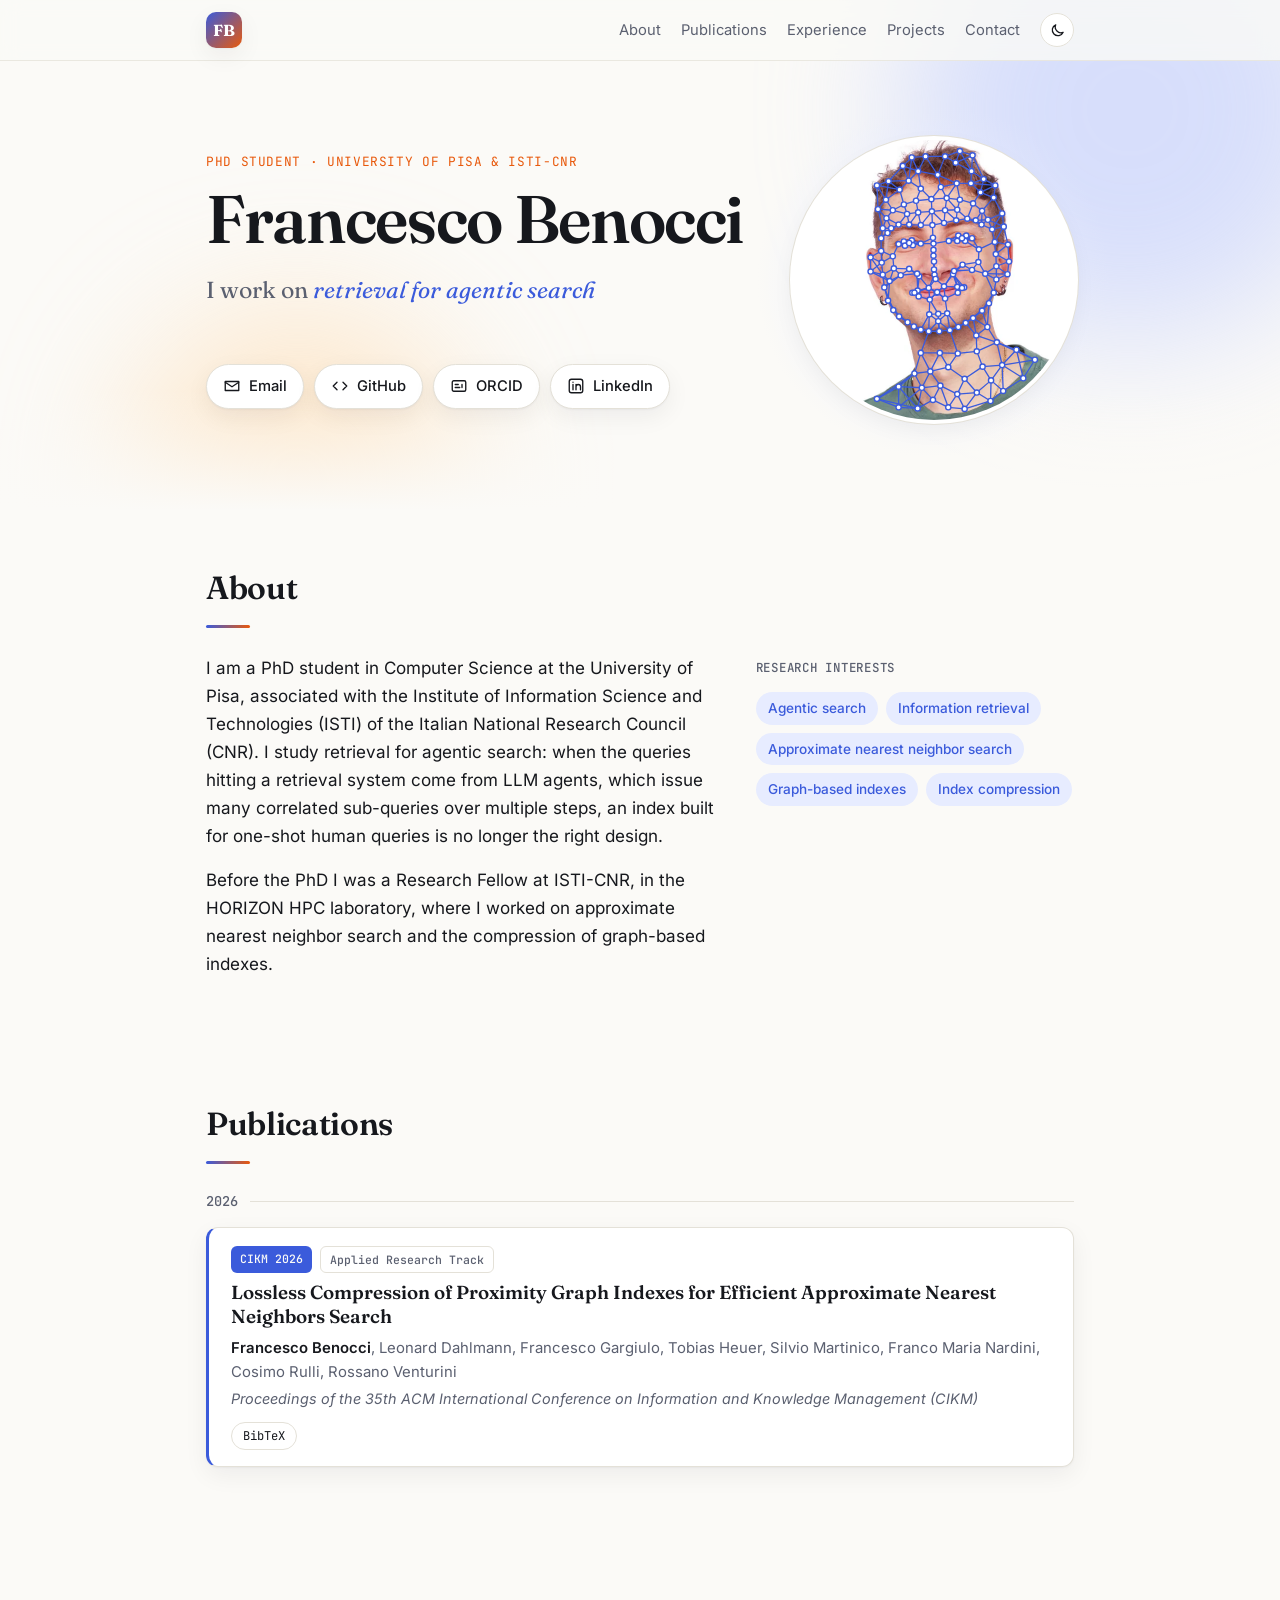
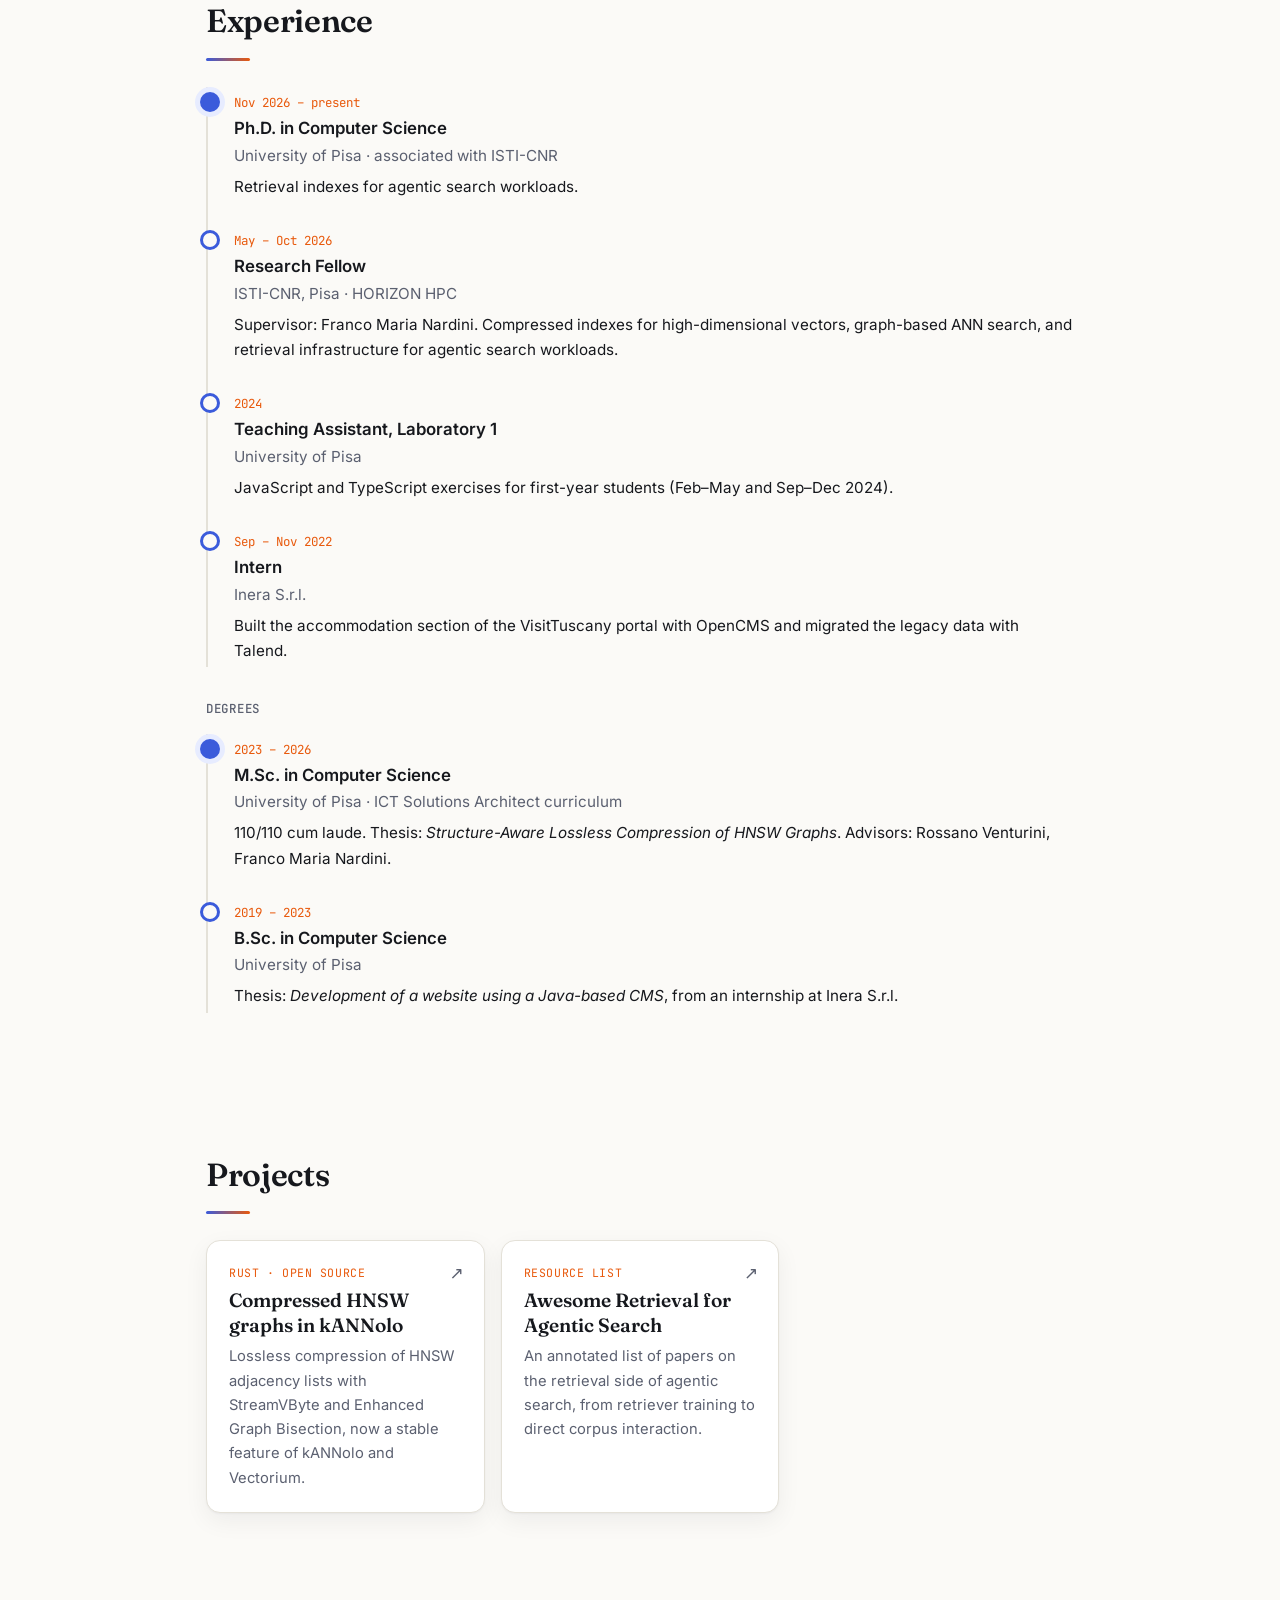
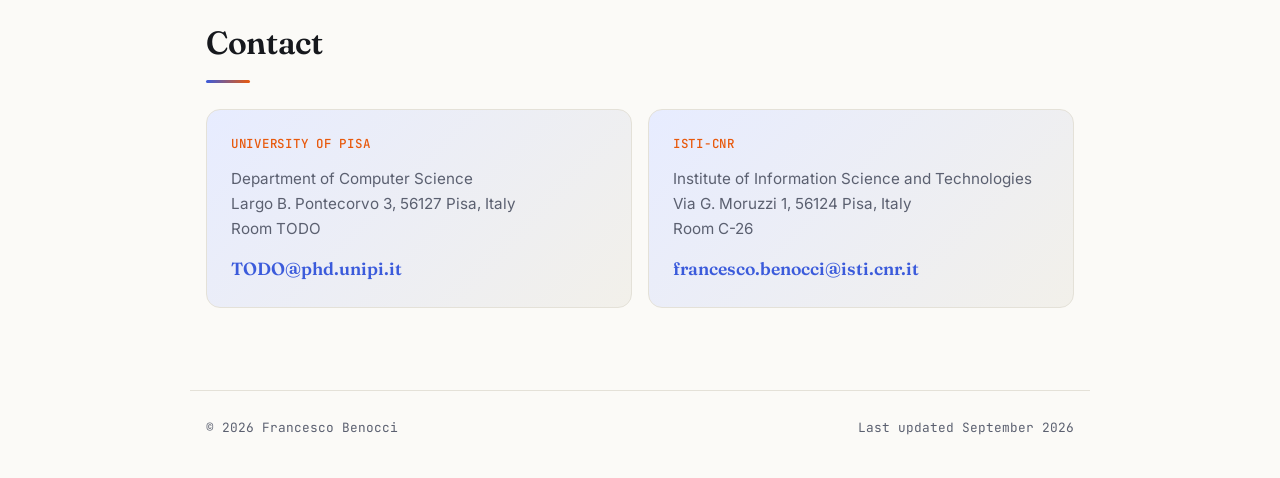
==== commit 5ade4a74: "Update website" ====
--- a/index.html
+++ b/index.html
@@ -92,6 +92,7 @@
     </div>
     <div class="face">
       <canvas id="face" role="img" aria-label="Portrait of Francesco Benocci, composed from a graph"></canvas>
+      <p id="face-stats" class="face-stats" aria-live="polite">Click the portrait to search the graph</p>
     </div>
   </div>
 </header>
@@ -206,9 +207,18 @@
 
 <section id="contact" class="reveal">
   <h2>Contact</h2>
-  <div class="contact-box">
-    <p>Institute of Information Science and Technologies (ISTI-CNR)<br>Via G. Moruzzi 1, 56124 Pisa, Italy<br>Room C-26</p>
-    <a class="mail" href="mailto:francesco.benocci@isti.cnr.it">francesco.benocci@isti.cnr.it</a>
+  <div class="contact-grid">
+    <div class="contact-box">
+      <h3>University of Pisa</h3>
+      <p>Department of Computer Science<br>Largo B. Pontecorvo 3, 56127 Pisa, Italy<br>Room TODO</p>
+      <!-- TODO: replace with the PhD email once assigned -->
+      <a class="mail" href="mailto:TODO@phd.unipi.it">TODO@phd.unipi.it</a>
+    </div>
+    <div class="contact-box">
+      <h3>ISTI-CNR</h3>
+      <p>Institute of Information Science and Technologies<br>Via G. Moruzzi 1, 56124 Pisa, Italy<br>Room C-26</p>
+      <a class="mail" href="mailto:francesco.benocci@isti.cnr.it">francesco.benocci@isti.cnr.it</a>
+    </div>
   </div>
 </section>
 
--- a/style.css
+++ b/style.css
@@ -82,7 +82,10 @@
 .face { position: relative; flex-shrink: 0; width: 280px; height: 280px; }
 .face::before { content: ""; position: absolute; inset: -14%; border-radius: 50%; background: radial-gradient(circle, var(--accent-soft), transparent 70%); }
 .face canvas { position: relative; width: 100%; height: 100%; display: block; border-radius: 50%; background: #fff; box-shadow: 0 0 0 4px var(--card), 0 0 0 5px var(--line), var(--shadow); cursor: crosshair; }
-@media (max-width: 720px) { .face { width: 200px; height: 200px; } }
+.face-stats { position: absolute; left: 50%; bottom: -40px; transform: translateX(-50%); margin: 0; white-space: nowrap; font-family: var(--mono); font-size: .74rem; color: var(--muted); opacity: 0; transition: opacity .4s; pointer-events: none; }
+.face-stats.show { opacity: 1; }
+.face-stats.result { color: var(--hot); }
+@media (max-width: 720px) { .face { width: 200px; height: 200px; margin-bottom: 30px; } }
 
 /* sections */
 main { max-width: 900px; margin: 0 auto; padding: 0 16px; }
@@ -146,9 +149,11 @@
 .card:hover .card-arrow { transform: translate(3px, -3px); color: var(--accent); }
 
 /* contact */
-.contact-box { display: flex; justify-content: space-between; align-items: center; gap: 20px; flex-wrap: wrap; padding: 26px; border-radius: 14px; background: linear-gradient(135deg, var(--accent-soft), var(--bg-soft)); border: 1px solid var(--line); }
+.contact-grid { display: grid; grid-template-columns: repeat(auto-fit, minmax(280px, 1fr)); gap: 16px; }
+.contact-box { display: flex; flex-direction: column; gap: 12px; padding: 24px; border-radius: 14px; background: linear-gradient(135deg, var(--accent-soft), var(--bg-soft)); border: 1px solid var(--line); }
+.contact-box h3 { margin: 0; font-family: var(--mono); font-size: .78rem; font-weight: 500; text-transform: uppercase; letter-spacing: .06em; color: var(--hot); }
 .contact-box p { margin: 0; color: var(--muted); font-size: .95rem; }
-.mail { font-family: var(--serif); font-size: 1.25rem; font-weight: 600; }
+.mail { font-family: var(--serif); font-size: 1.1rem; font-weight: 600; word-break: break-all; margin-top: auto; }
 
 footer { max-width: 900px; margin: 30px auto 0; padding: 26px 16px 40px; border-top: 1px solid var(--line); display: flex; justify-content: space-between; flex-wrap: wrap; gap: 8px; font-size: .8rem; color: var(--muted); font-family: var(--mono); }
 
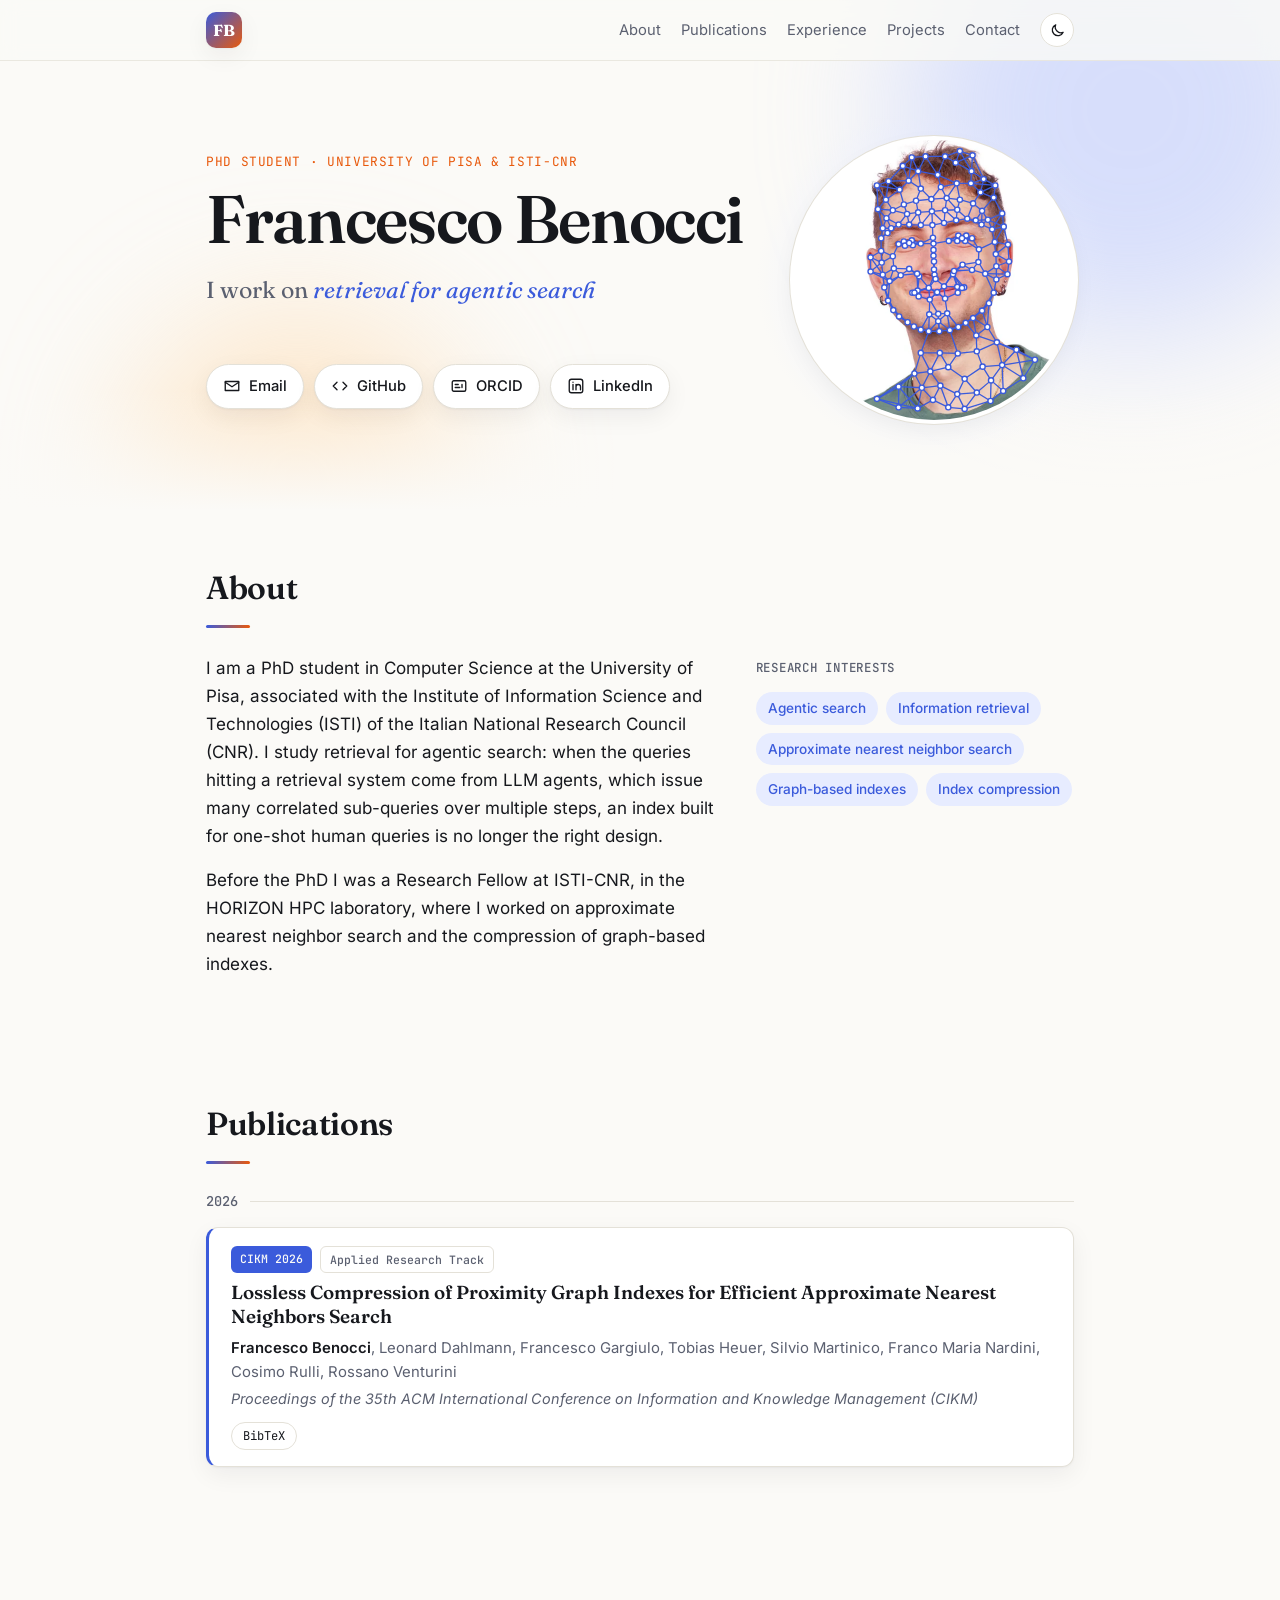
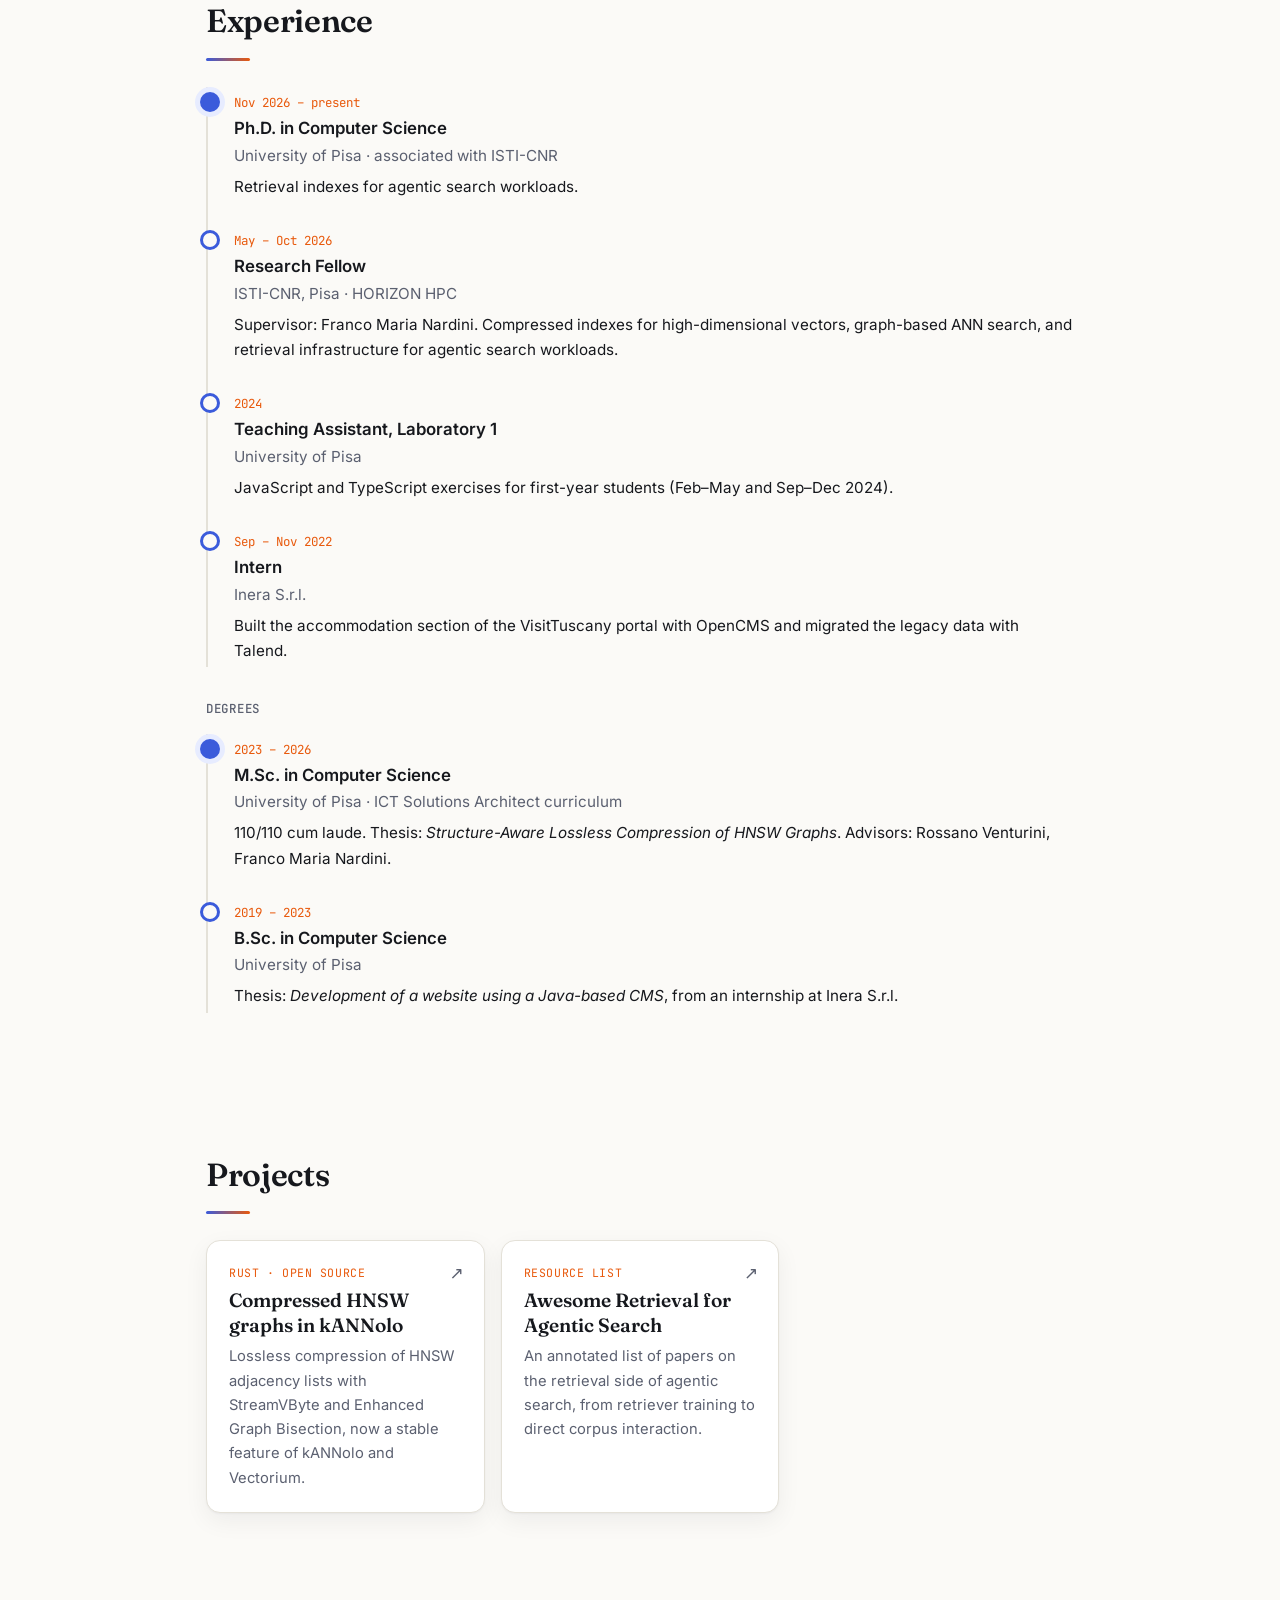
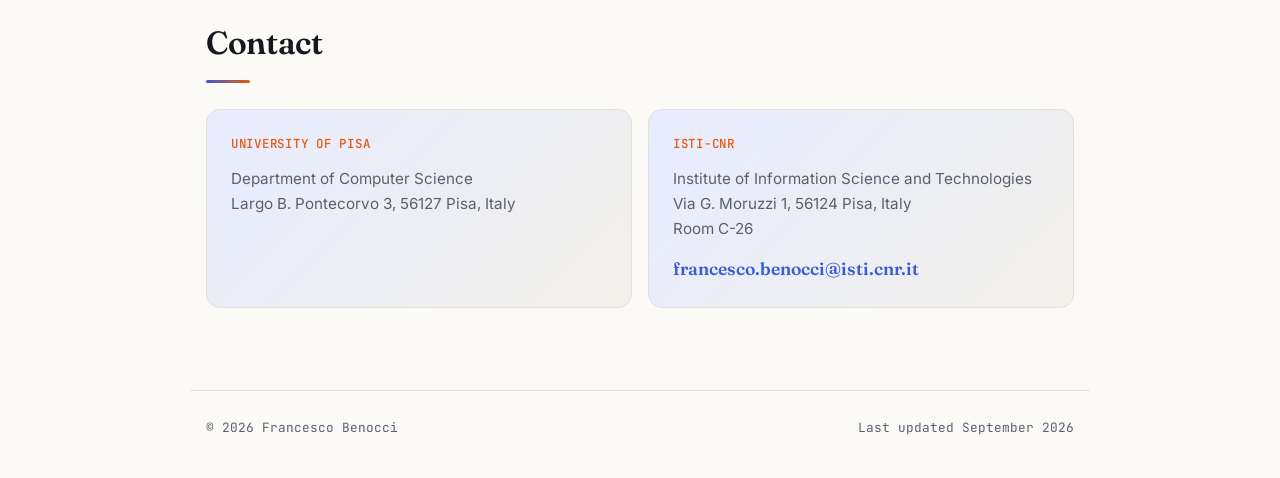
==== commit 0935e92b: "Update website" ====
--- a/index.html
+++ b/index.html
@@ -210,9 +210,9 @@
   <div class="contact-grid">
     <div class="contact-box">
       <h3>University of Pisa</h3>
-      <p>Department of Computer Science<br>Largo B. Pontecorvo 3, 56127 Pisa, Italy<br>Room TODO</p>
+      <p>Department of Computer Science<br>Largo B. Pontecorvo 3, 56127 Pisa, Italy</p>
       <!-- TODO: replace with the PhD email once assigned -->
-      <a class="mail" href="mailto:TODO@phd.unipi.it">TODO@phd.unipi.it</a>
+      <!-- <a class="mail" href="mailto:TODO@phd.unipi.it">TODO@phd.unipi.it</a> -->
     </div>
     <div class="contact-box">
       <h3>ISTI-CNR</h3>
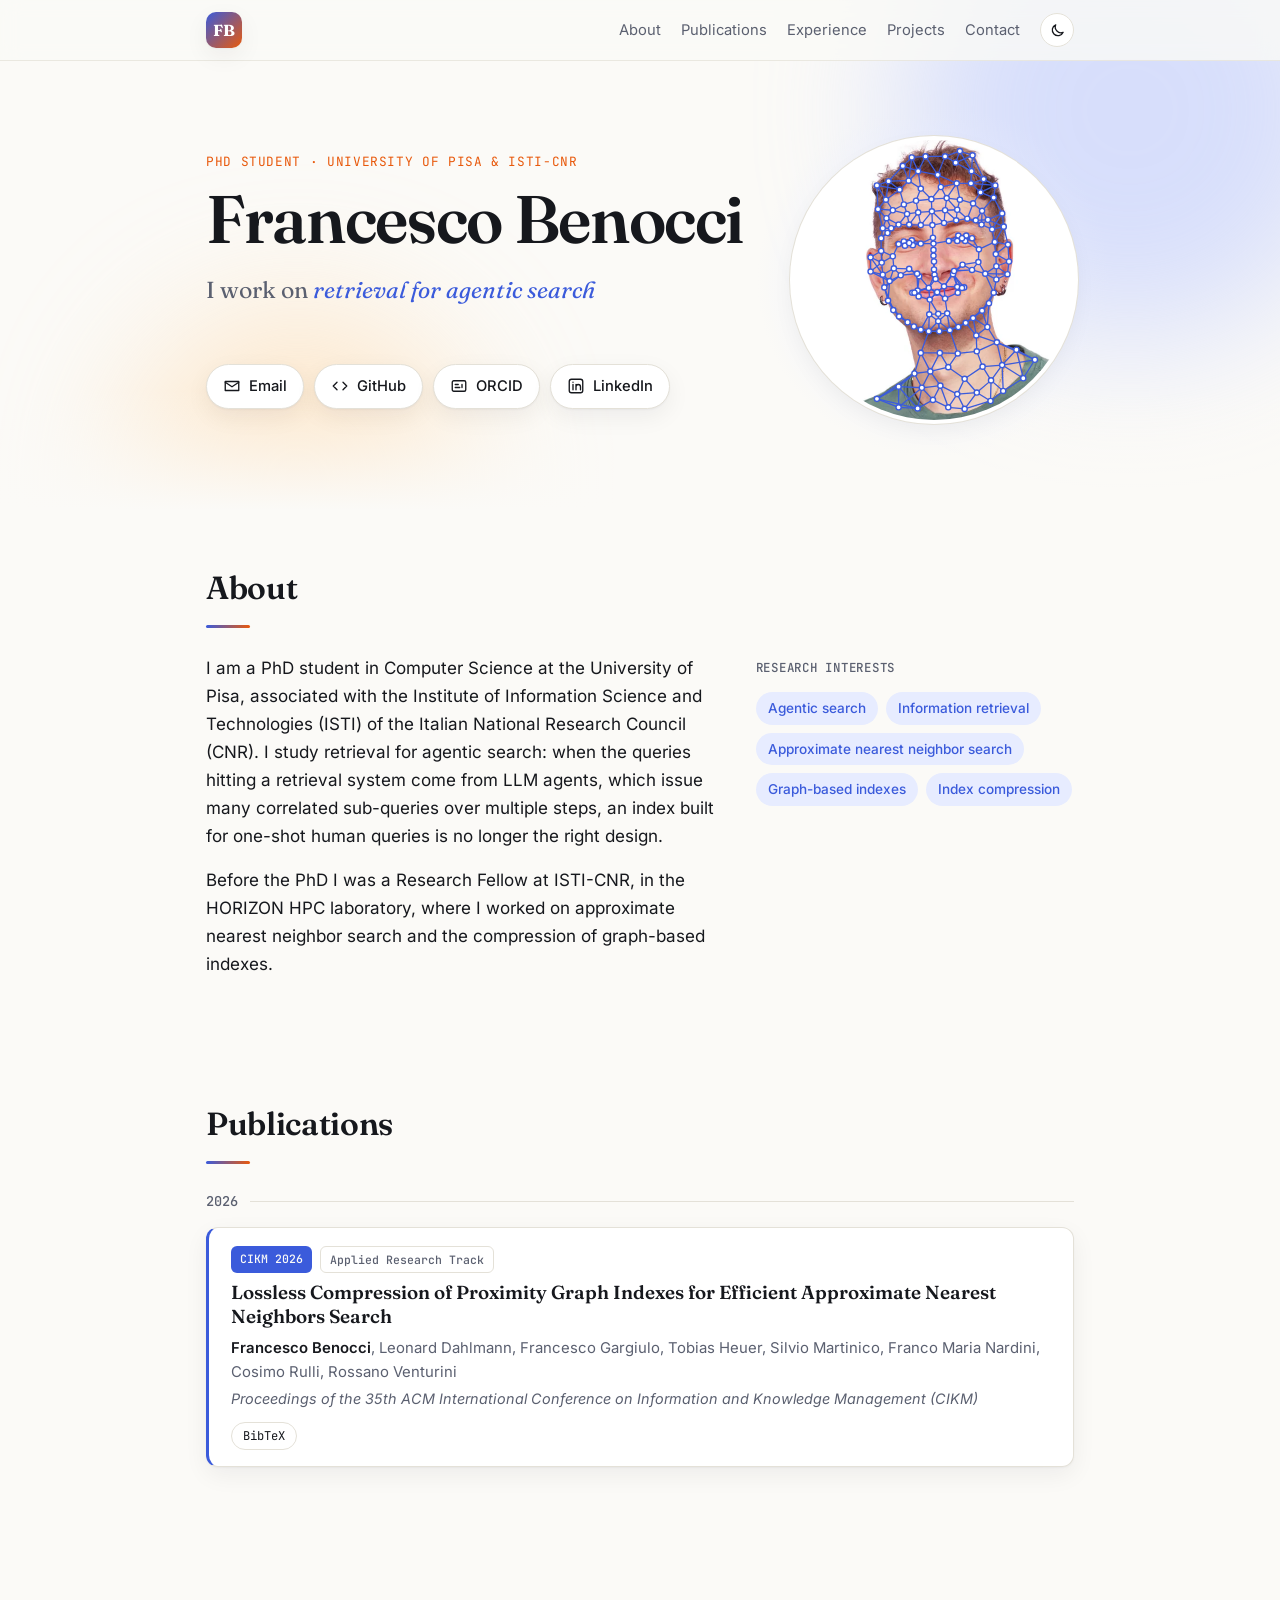
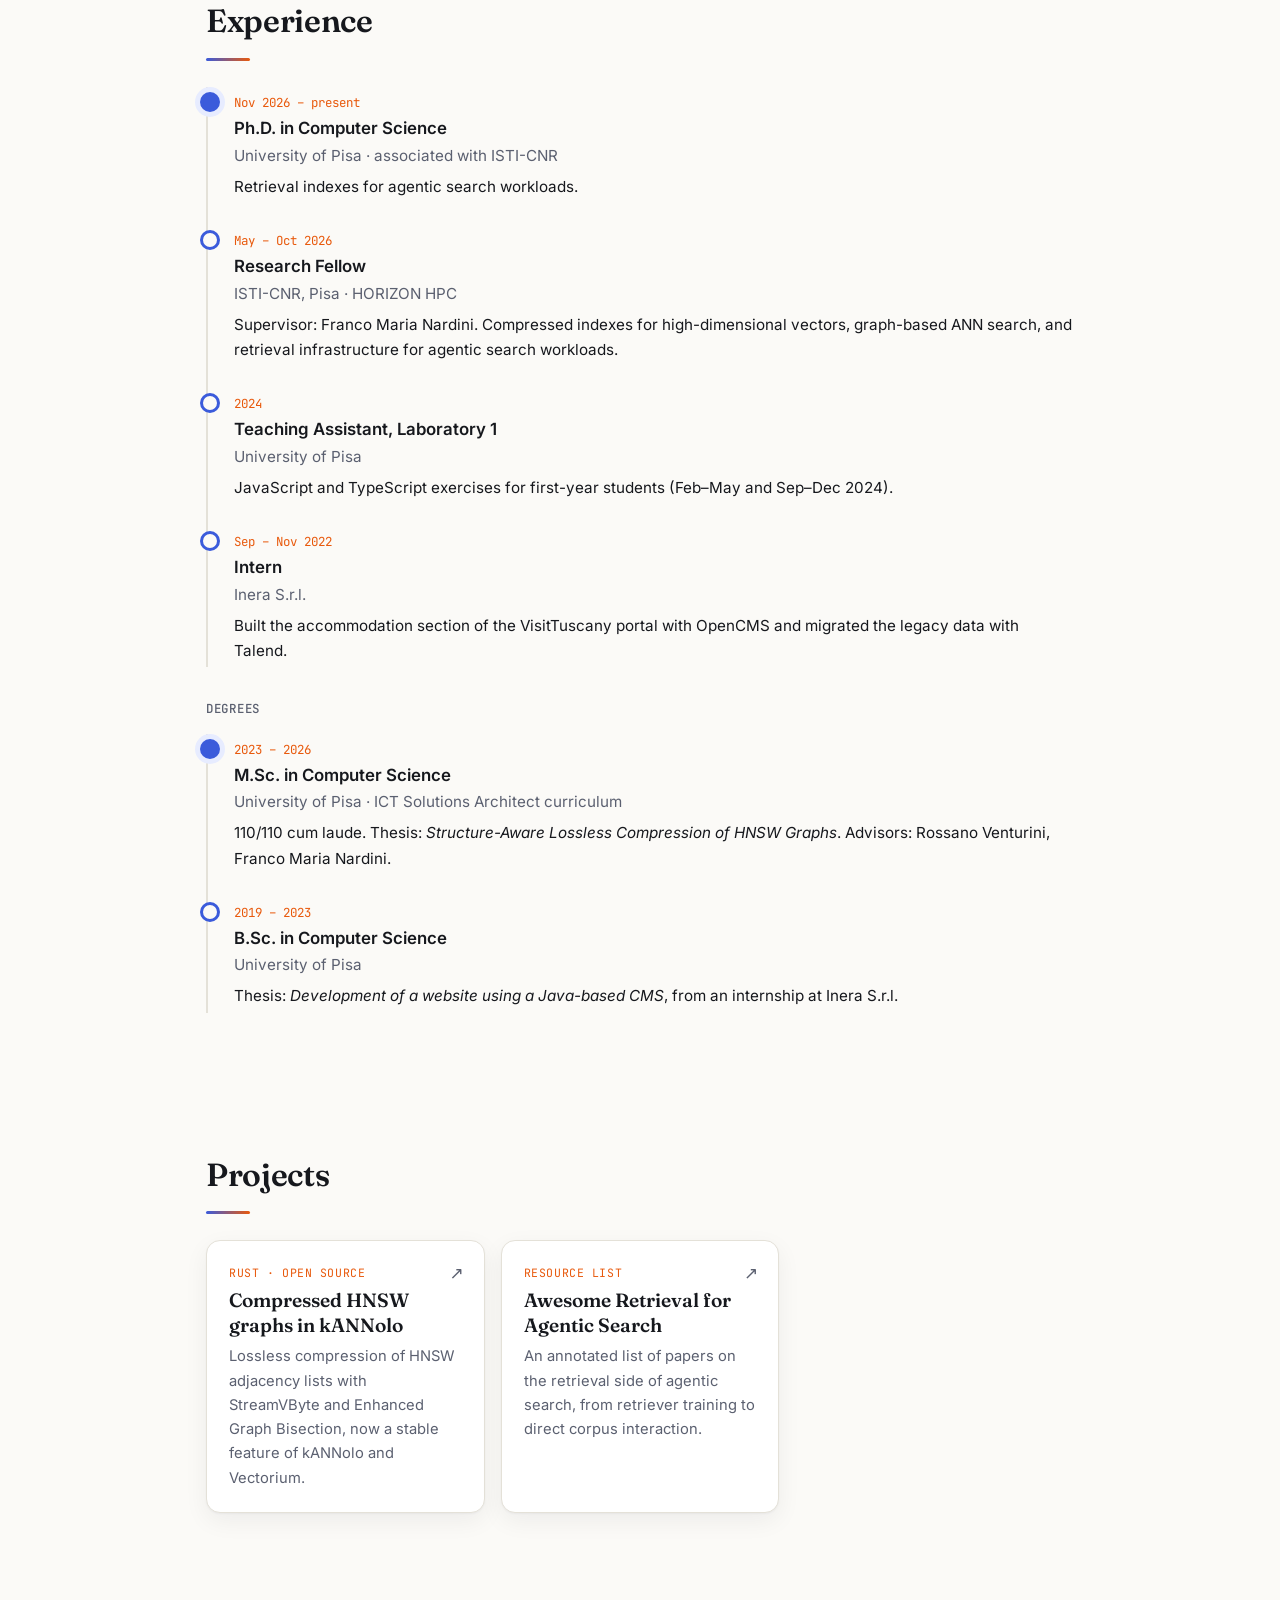
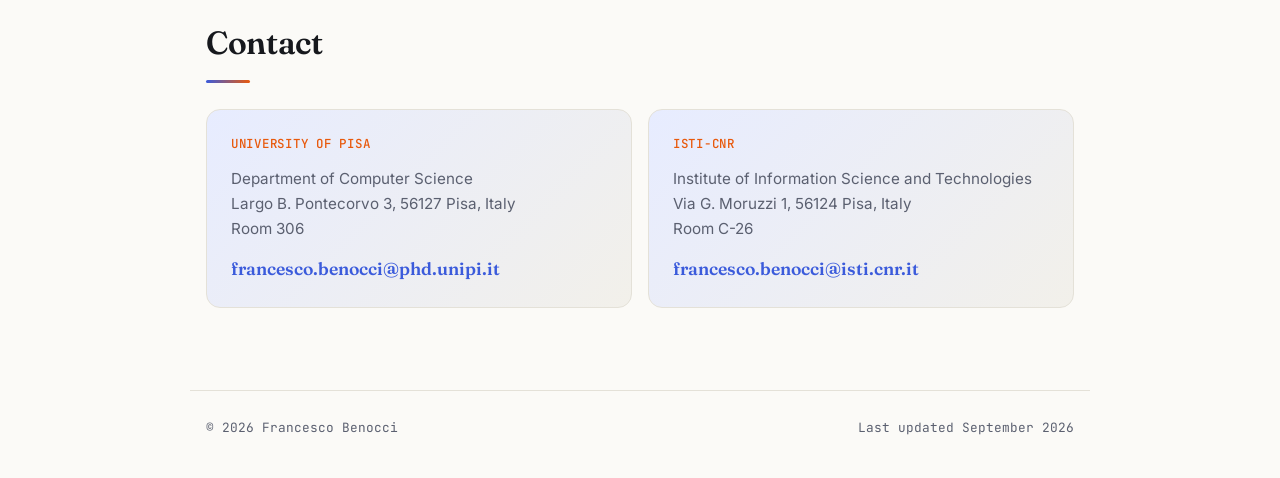
==== commit dd09b4d3: "Add PhD info" ====
--- a/index.html
+++ b/index.html
@@ -31,7 +31,7 @@
   "url": "https://fbenocci.github.io/",
   "image": "https://fbenocci.github.io/assets/avatar.jpg",
   "jobTitle": "PhD Student",
-  "email": "mailto:francesco.benocci@isti.cnr.it",
+  "email": "mailto:francesco.benocci@phd.unipi.it",
   "affiliation": [
     {
       "@type": "CollegeOrUniversity",
@@ -84,7 +84,7 @@
       <h1>Francesco Benocci</h1>
       <p class="rotator">I work on <span id="rotate" class="rot-word">retrieval for agentic search</span></p>
       <div class="icons">
-        <a href="mailto:francesco.benocci@isti.cnr.it" aria-label="Email" title="Email"><svg viewBox="0 0 24 24"><path d="M3 6h18v12H3z"/><path d="m3 7 9 6 9-6"/></svg>Email</a>
+        <a href="mailto:francesco.benocci@phd.unipi.it" aria-label="Email" title="Email"><svg viewBox="0 0 24 24"><path d="M3 6h18v12H3z"/><path d="m3 7 9 6 9-6"/></svg>Email</a>
         <a href="https://github.com/FBenocci" aria-label="GitHub" title="GitHub"><svg viewBox="0 0 24 24"><path d="m8 7-5 5 5 5M16 7l5 5-5 5"/></svg>GitHub</a>
         <a href="https://orcid.org/0009-0001-5780-8954" aria-label="ORCID" title="ORCID"><svg viewBox="0 0 24 24"><rect x="3" y="5" width="18" height="14" rx="2"/><path d="M7 10h4M7 14h6M16 10v4"/></svg>ORCID</a>
         <a href="https://www.linkedin.com/in/francesco-benocci-bb6216389/" aria-label="LinkedIn" title="LinkedIn"><svg viewBox="0 0 24 24"><rect x="3" y="3" width="18" height="18" rx="3"/><path d="M8 10v7M8 7v.01M12 17v-7M12 13a3 3 0 0 1 6 0v4"/></svg>LinkedIn</a>
@@ -210,9 +210,8 @@
   <div class="contact-grid">
     <div class="contact-box">
       <h3>University of Pisa</h3>
-      <p>Department of Computer Science<br>Largo B. Pontecorvo 3, 56127 Pisa, Italy</p>
-      <!-- TODO: replace with the PhD email once assigned -->
-      <!-- <a class="mail" href="mailto:TODO@phd.unipi.it">TODO@phd.unipi.it</a> -->
+      <p>Department of Computer Science<br>Largo B. Pontecorvo 3, 56127 Pisa, Italy<br>Room 306</p>
+      <a class="mail" href="mailto:francesco.benocci@phd.unipi.it">francesco.benocci@phd.unipi.it</a>
     </div>
     <div class="contact-box">
       <h3>ISTI-CNR</h3>
